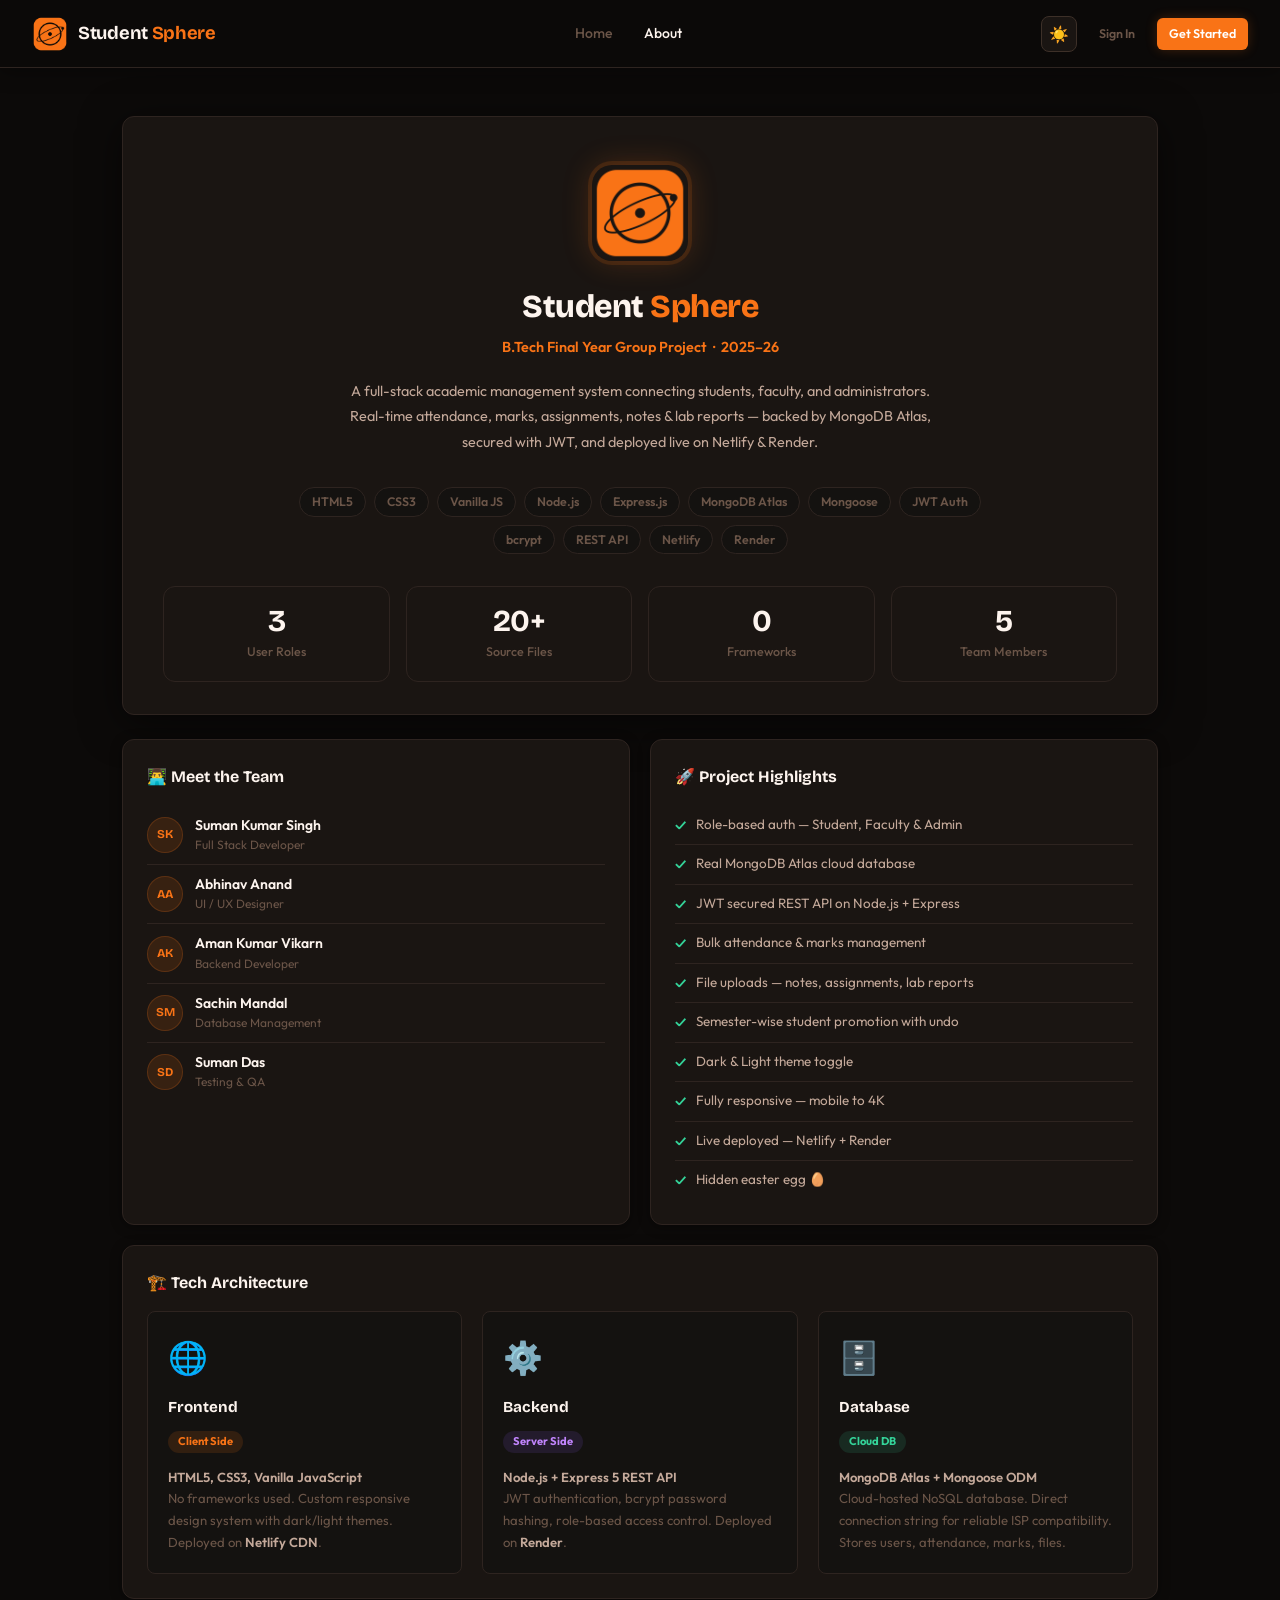
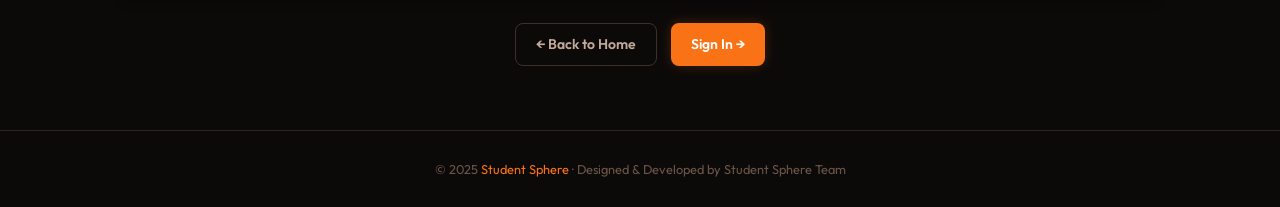
==== about-dev.html @ 7206b4c2 "test: apply claude fixes (ui + navbar + responsiveness) - safe commit before verification" ====
<!DOCTYPE html>
<html lang="en">
<head>
  <meta charset="UTF-8">
  <meta name="viewport" content="width=device-width, initial-scale=1.0">
  <title>About — Student Sphere</title>
  <link rel="icon" type="image/x-icon" href="css/logo.png">
  <link rel="stylesheet" href="css/style.css">
  <!-- All styles now live in css/style.css — no inline <style> block needed -->
</head>
<body>

<nav class="nav">
  <a class="nav-brand" href="index.html">
    <img src="css/logo.png" alt="Student Sphere Logo" class="nav-brand-icon">
    <span class="nav-brand-name">Student <em>Sphere</em></span>
  </a>
  <div class="nav-links">
    <a href="index.html">Home</a>
    <a href="about-dev.html" class="active">About</a>
  </div>
  <div class="nav-right">
    <!-- Theme toggle injected by initHam() -->
    <a href="login.html"    class="btn btn-ghost btn-sm">Sign In</a>
    <a href="register.html" class="btn btn-primary btn-sm">Get Started</a>
  </div>
  <button class="hamburger" id="ham-btn" aria-label="Toggle menu" aria-expanded="false">
    <span></span><span></span><span></span>
  </button>
</nav>

<div class="nav-drawer" id="nav-drawer">
  <a href="index.html">Home</a>
  <a href="login.html">Sign In</a>
  <a href="register.html">Get Started</a>
</div>

<div class="pt-nav">
  <div class="about-wrap">

    <!-- ── HERO CARD ── -->
    <div class="about-hero-card">
      <img src="css/logo.png" alt="Student Sphere Logo" class="about-logo">
      <h1 style="font-family:var(--head);font-size:2rem;font-weight:800;color:var(--white);letter-spacing:-.5px;margin-bottom:.25rem">
        Student <span style="color:var(--accent)">Sphere</span>
      </h1>
      <div class="about-role">B.Tech Final Year Group Project &nbsp;·&nbsp; 2025–26</div>
      <p class="about-desc" style="max-width:600px">
        A full-stack academic management system connecting students, faculty, and administrators.
        Real-time attendance, marks, assignments, notes &amp; lab reports — backed by MongoDB Atlas,
        secured with JWT, and deployed live on Netlify &amp; Render.
      </p>

      <!-- Tech Tags -->
      <div class="tag-cloud" style="max-width:700px;margin:0 auto 1.5rem">
        <span class="tag">HTML5</span>
        <span class="tag">CSS3</span>
        <span class="tag">Vanilla JS</span>
        <span class="tag">Node.js</span>
        <span class="tag">Express.js</span>
        <span class="tag">MongoDB Atlas</span>
        <span class="tag">Mongoose</span>
        <span class="tag">JWT Auth</span>
        <span class="tag">bcrypt</span>
        <span class="tag">REST API</span>
        <span class="tag">Netlify</span>
        <span class="tag">Render</span>
      </div>

      <!-- Stats -->
      <div class="about-stats-row">
        <div class="stat-box" style="text-align:center">
          <div class="stat-val">3</div>
          <div class="stat-lbl">User Roles</div>
        </div>
        <div class="stat-box" style="text-align:center">
          <div class="stat-val">20+</div>
          <div class="stat-lbl">Source Files</div>
        </div>
        <div class="stat-box" style="text-align:center">
          <div class="stat-val">0</div>
          <div class="stat-lbl">Frameworks</div>
        </div>
        <div class="stat-box" style="text-align:center">
          <div class="stat-val">5</div>
          <div class="stat-lbl">Team Members</div>
        </div>
      </div>
    </div>

    <!-- ── TEAM + HIGHLIGHTS ── -->
    <div class="about-grid-2">

      <!-- Team -->
      <div class="about-section-card">
        <h3>👨‍💻 Meet the Team</h3>
        <div class="team-member">
          <div class="team-avatar">SK</div>
          <div>
            <div class="team-name">Suman Kumar Singh</div>
            <div class="team-role">Full Stack Developer</div>
          </div>
        </div>
        <div class="team-member">
          <div class="team-avatar">AA</div>
          <div>
            <div class="team-name">Abhinav Anand</div>
            <div class="team-role">UI / UX Designer</div>
          </div>
        </div>
        <div class="team-member">
          <div class="team-avatar">AK</div>
          <div>
            <div class="team-name">Aman Kumar Vikarn</div>
            <div class="team-role">Backend Developer</div>
          </div>
        </div>
        <div class="team-member">
          <div class="team-avatar">SM</div>
          <div>
            <div class="team-name">Sachin Mandal</div>
            <div class="team-role">Database Management</div>
          </div>
        </div>
        <div class="team-member">
          <div class="team-avatar">SD</div>
          <div>
            <div class="team-name">Suman Das</div>
            <div class="team-role">Testing &amp; QA</div>
          </div>
        </div>
      </div>

      <!-- Highlights -->
      <div class="about-section-card">
        <h3>🚀 Project Highlights</h3>
        <div class="feature-item"><span class="feature-check">✓</span> Role-based auth — Student, Faculty &amp; Admin</div>
        <div class="feature-item"><span class="feature-check">✓</span> Real MongoDB Atlas cloud database</div>
        <div class="feature-item"><span class="feature-check">✓</span> JWT secured REST API on Node.js + Express</div>
        <div class="feature-item"><span class="feature-check">✓</span> Bulk attendance &amp; marks management</div>
        <div class="feature-item"><span class="feature-check">✓</span> File uploads — notes, assignments, lab reports</div>
        <div class="feature-item"><span class="feature-check">✓</span> Semester-wise student promotion with undo</div>
        <div class="feature-item"><span class="feature-check">✓</span> Dark &amp; Light theme toggle</div>
        <div class="feature-item"><span class="feature-check">✓</span> Fully responsive — mobile to 4K</div>
        <div class="feature-item"><span class="feature-check">✓</span> Live deployed — Netlify + Render</div>
        <div class="feature-item"><span class="feature-check">✓</span> Hidden easter egg 🥚</div>
      </div>

    </div>

    <!-- ── TECH ARCHITECTURE ── -->
    <div class="about-section-card" style="margin-bottom:1.25rem">
      <h3>🏗️ Tech Architecture</h3>
      <div class="about-grid-3" style="margin:0">

        <div class="arch-card">
          <span class="arch-icon">🌐</span>
          <div class="arch-title">Frontend</div>
          <span class="arch-badge badge-blue">Client Side</span>
          <div class="arch-desc">
            <strong>HTML5, CSS3, Vanilla JavaScript</strong><br>
            No frameworks used. Custom responsive design system with dark/light themes.
            Deployed on <strong>Netlify CDN</strong>.
          </div>
        </div>

        <div class="arch-card">
          <span class="arch-icon">⚙️</span>
          <div class="arch-title">Backend</div>
          <span class="arch-badge badge-violet">Server Side</span>
          <div class="arch-desc">
            <strong>Node.js + Express 5 REST API</strong><br>
            JWT authentication, bcrypt password hashing, role-based access control.
            Deployed on <strong>Render</strong>.
          </div>
        </div>

        <div class="arch-card">
          <span class="arch-icon">🗄️</span>
          <div class="arch-title">Database</div>
          <span class="arch-badge badge-green">Cloud DB</span>
          <div class="arch-desc">
            <strong>MongoDB Atlas + Mongoose ODM</strong><br>
            Cloud-hosted NoSQL database. Direct connection string for
            reliable ISP compatibility. Stores users, attendance, marks, files.
          </div>
        </div>

      </div>
    </div>

    <!-- ── CTA ── -->
    <div class="about-cta">
      <a href="index.html"  class="btn btn-outline">← Back to Home</a>
      <a href="login.html"  class="btn btn-primary">Sign In →</a>
    </div>

  </div>

  <footer>
    <p>© 2025 <span>Student Sphere</span> · Designed &amp; Developed by Student Sphere Team</p>
  </footer>
</div>

<!-- Easter Egg -->
<div class="egg-overlay" id="egg-overlay">
  <div class="egg-box">
    <img src="css/logo.png" alt="Student Sphere Logo" class="egg-icon">
    <h2>Student <span>Sphere</span></h2>
    <p>Designed &amp; Developed by</p>
    <div class="egg-dev">Suman Kumar Singh</div>
    <button class="btn btn-primary" id="egg-close">Close</button>
  </div>
</div>

<script src="js/utils.js"></script>
<script src="js/auth.js"></script>
<script>
  document.addEventListener('DOMContentLoaded', () => {
    seedAdmin();
    initHam();
    initEasterEgg();
  });
</script>

</body>
</html>
---- css/style.css ----
/* ==============================================
   STUDENT SPHERE — Complete Stylesheet
   Font: Bricolage Grotesque (headings) + Outfit (body)
   Theme: Orange accent · Dark + Light modes
   ============================================== */

@import url('https://fonts.googleapis.com/css2?family=Bricolage+Grotesque:opsz,wght@12..96,400;12..96,500;12..96,600;12..96,700;12..96,800&family=Outfit:wght@300;400;500;600;700&display=swap');

/* ══════════════════════════════════════════════
   DARK THEME (default)  [data-theme="dark"]
══════════════════════════════════════════════ */
:root,
[data-theme="dark"] {
  --bg:        #0c0a09;
  --nav-bg:    rgba(12, 10, 9, 0.93);
  --panel:     #141210;
  --card:      #1a1512;
  --card2:     #201a16;
  --border:    #2e2420;
  --border2:   #3d3028;

  --accent:      #f97316;
  --accent-soft: rgba(249,115,22,0.13);
  --accent-glow: rgba(249,115,22,0.22);
  --accent-2:    #fb923c;

  --violet:    #c084fc;
  --green:     #34d399;
  --green-s:   rgba(52,211,153,0.12);
  --amber:     #fbbf24;
  --amber-s:   rgba(251,191,36,0.12);
  --rose:      #fb7185;
  --rose-s:    rgba(251,113,133,0.12);

  --white:     #fdf4ee;
  --text:      #c4a99a;
  --muted:     #6b5548;

  --shadow:    0 8px 40px rgba(0,0,0,0.55);
  --shadow-sm: 0 2px 12px rgba(0,0,0,0.4);
}

/* ══════════════════════════════════════════════
   LIGHT THEME  [data-theme="light"]
══════════════════════════════════════════════ */
[data-theme="light"] {
  --bg:        #fdf6f0;
  --nav-bg:    rgba(255, 250, 245, 0.93);
  --panel:     #fff5ed;
  --card:      #ffffff;
  --card2:     #fef3e8;
  --border:    #f0d9c8;
  --border2:   #e8c9b0;

  --accent:      #ea6c0a;
  --accent-soft: rgba(234,108,10,0.10);
  --accent-glow: rgba(234,108,10,0.18);
  --accent-2:    #f97316;

  --violet:    #9333ea;
  --green:     #059669;
  --green-s:   rgba(5,150,105,0.10);
  --amber:     #d97706;
  --amber-s:   rgba(217,119,6,0.10);
  --rose:      #e11d48;
  --rose-s:    rgba(225,29,72,0.10);

  --white:     #1a0f08;
  --text:      #4a3728;
  --muted:     #9a7a68;

  --shadow:    0 8px 40px rgba(120,60,20,0.12);
  --shadow-sm: 0 2px 12px rgba(120,60,20,0.08);
}

/* ── Shared constants ── */
:root {
  --r:       12px;
  --r-sm:    8px;
  --r-xs:    6px;
  --t:       all 0.2s ease;
  --head:    'Bricolage Grotesque', sans-serif;
  --body:    'Outfit', sans-serif;
  --sidebar: 240px;
  --nav-h:   68px;
}

/* ── Smooth theme transition ── */
body, .nav, .sidebar, .card, .auth-box, .about-card,
.stat-box, .hcard, .nav-drawer, .form-control,
.item-row, .highlight-box, .profile-banner, .egg-box {
  transition: background 0.3s ease, border-color 0.3s ease, color 0.3s ease;
}

/* ── Reset ── */
*, *::before, *::after { box-sizing: border-box; margin: 0; padding: 0; }
html { scroll-behavior: smooth; }
body {
  font-family: var(--body);
  background: var(--bg);
  color: var(--text);
  font-size: 15px;
  line-height: 1.6;
  min-height: 100vh;
  overflow-x: hidden;
  -webkit-font-smoothing: antialiased;
}
a { text-decoration: none; color: inherit; }
button { font-family: var(--body); cursor: pointer; border: none; background: none; }
input, select, textarea { font-family: var(--body); }
ul { list-style: none; }
img { display: block; max-width: 100%; }
::selection { background: var(--accent-soft); color: var(--white); }
::-webkit-scrollbar { width: 4px; }
::-webkit-scrollbar-track { background: var(--bg); }
::-webkit-scrollbar-thumb { background: var(--border2); border-radius: 2px; }

/* ── Helpers ── */
.container { max-width: 1180px; margin: 0 auto; padding: 0 2rem; }
.pt-nav { padding-top: var(--nav-h); }

/* ════════════════════════════════════════════════
   NAVBAR
════════════════════════════════════════════════ */
.nav {
  position: fixed;
  top: 0; left: 0; right: 0;
  z-index: 1000;
  height: var(--nav-h);
  background: var(--nav-bg);
  backdrop-filter: blur(18px);
  border-bottom: 1px solid var(--border);
  box-shadow: 0 2px 20px rgba(0,0,0,0.4);
  display: flex;
  align-items: center;
  padding: 0 2rem;
  gap: 2rem;
}

.nav-brand {
  display: flex;
  align-items: center;
  gap: 10px;
  text-decoration: none;
  flex-shrink: 0;
  cursor: pointer;
  user-select: none;
}
.nav-brand-icon {
  width: 36px;
  height: 36px;
  border-radius: 10px;
  object-fit: contain;
  flex-shrink: 0;
  display: block;
}
.nav-brand-name {
  font-family: var(--head);
  font-size: 1.15rem;
  font-weight: 700;
  color: var(--white);
  letter-spacing: -0.3px;
}
.nav-brand-name em { font-style: normal; color: var(--accent); }

.nav-links {
  display: flex;
  align-items: center;
  gap: 4px;
  flex: 1;
  justify-content: center;
}
.nav-links a {
  padding: 6px 14px;
  border-radius: var(--r-xs);
  font-size: 0.875rem;
  font-weight: 500;
  color: var(--muted);
  transition: var(--t);
  white-space: nowrap;
}
.nav-links a:hover { color: var(--white); background: var(--card); }
.nav-links a.active { color: var(--white); }

.nav-right {
  display: flex;
  align-items: center;
  gap: 10px;
  flex-shrink: 0;
  margin-left: auto;
}
.nav-user-info {
  display: flex;
  align-items: center;
  gap: 8px;
}
.nav-avatar {
  width: 34px;
  height: 34px;
  border-radius: 50%;
  background: var(--accent);
  display: grid;
  place-items: center;
  font-family: var(--head);
  font-weight: 700;
  font-size: 0.8rem;
  color: #fff;
  flex-shrink: 0;
}
.nav-username {
  font-size: 0.875rem;
  font-weight: 600;
  color: var(--white);
  white-space: nowrap;
}
.role-tag {
  font-size: 0.68rem;
  font-weight: 700;
  text-transform: uppercase;
  letter-spacing: 0.5px;
  padding: 2px 8px;
  border-radius: 20px;
}
.role-student { background: rgba(59,130,246,.12); color: #60a5fa; }
.role-faculty  { background: rgba(139,92,246,.12); color: var(--violet); }
.role-admin    { background: var(--rose-s); color: var(--rose); }

/* Hamburger */
.hamburger {
  display: none;
  flex-direction: column;
  gap: 5px;
  cursor: pointer;
  padding: 6px;
  flex-shrink: 0;
  border-radius: var(--r-xs);
  transition: background .15s;
}
.hamburger:hover { background: var(--card); }
.hamburger span {
  display: block;
  width: 22px;
  height: 2px;
  background: var(--text);
  border-radius: 2px;
  transition: transform .25s ease, opacity .2s ease;
}
.hamburger.active span:nth-child(1) { transform: translateY(7px) rotate(45deg); }
.hamburger.active span:nth-child(2) { opacity: 0; transform: scaleX(0); }
.hamburger.active span:nth-child(3) { transform: translateY(-7px) rotate(-45deg); }

/* Mobile drawer */
.nav-drawer {
  display: none;
  position: fixed;
  top: var(--nav-h);
  left: 0; right: 0;
  background: var(--panel);
  border-bottom: 1px solid var(--border);
  padding: 1rem 1.5rem;
  flex-direction: column;
  gap: 4px;
  z-index: 999;
  box-shadow: var(--shadow);
}
.nav-drawer.open { display: flex; }
.nav-drawer a, .nav-drawer button {
  padding: 10px 12px;
  border-radius: var(--r-sm);
  font-size: 0.9rem;
  font-weight: 500;
  color: var(--text);
  transition: var(--t);
  text-align: left;
  width: 100%;
}
.nav-drawer a:hover, .nav-drawer button:hover { background: var(--card); color: var(--white); }

/* ════════════════════════════════════════════════
   BUTTONS
════════════════════════════════════════════════ */
.btn {
  display: inline-flex;
  align-items: center;
  justify-content: center;
  gap: 6px;
  font-family: var(--body);
  font-weight: 600;
  font-size: 0.875rem;
  padding: 9px 20px;
  min-height: 40px;
  border-radius: var(--r-sm);
  border: none;
  cursor: pointer;
  transition: var(--t);
  white-space: nowrap;
  text-decoration: none;
}
.btn:active { transform: scale(0.98); }

.btn-primary {
  background: var(--accent);
  color: #fff;
  box-shadow: 0 0 12px var(--accent-glow);
}
.btn-primary:hover {
  background: var(--accent-2);
  box-shadow: 0 0 25px var(--accent-glow);
  transform: translateY(-1px);
}

.btn-outline {
  background: transparent;
  color: var(--text);
  border: 1px solid var(--border2);
}
.btn-outline:hover { background: var(--card); color: var(--white); border-color: var(--border2); }

.btn-ghost { background: transparent; color: var(--muted); }
.btn-ghost:hover { background: var(--card); color: var(--text); }

.btn-danger { background: var(--rose-s); color: var(--rose); border: 1px solid rgba(244,63,94,.2); }
.btn-danger:hover { background: var(--rose); color: #fff; }

.btn-success { background: var(--green-s); color: var(--green); border: 1px solid rgba(16,185,129,.2); }
.btn-success:hover { background: var(--green); color: #fff; }

.btn-sm { padding: 5px 12px; font-size: 0.78rem; border-radius: var(--r-xs); min-height: 32px; }
.btn-lg { padding: 12px 28px; font-size: 1rem; }
.btn-block { width: 100%; }

/* ════════════════════════════════════════════════
   FORM ELEMENTS
════════════════════════════════════════════════ */
.form-group { margin-bottom: 1.1rem; }
.form-group label {
  display: block;
  font-size: 0.8rem;
  font-weight: 600;
  color: var(--text);
  margin-bottom: 0.4rem;
  letter-spacing: 0.01em;
}
.form-control {
  width: 100%;
  padding: 10px 14px;
  min-height: 42px;
  background: var(--panel);
  border: 1px solid var(--border);
  border-radius: var(--r-sm);
  color: var(--white);
  font-family: var(--body);
  font-size: 0.9rem;
  transition: border-color 0.15s, box-shadow 0.15s;
  outline: none;
}
.form-control:focus {
  border-color: var(--accent);
  box-shadow: 0 0 0 3px var(--accent-soft), 0 0 10px var(--accent-glow);
}
.form-control::placeholder { color: var(--muted); }
.form-control option { background: var(--panel); }
select.form-control { cursor: pointer; }

/* ════════════════════════════════════════════════
   AUTH PAGES
════════════════════════════════════════════════ */
.auth-page {
  min-height: calc(100vh - var(--nav-h));
  display: grid;
  place-items: center;
  padding: 1.5rem 1rem;
}
.auth-box {
  width: 100%;
  max-width: 480px;
  background: var(--card);
  border: 1px solid var(--border);
  border-radius: var(--r);
  padding: 2.5rem;
  box-shadow: var(--shadow);
}
.auth-logo {
  display: flex;
  align-items: center;
  justify-content: center;
  gap: 10px;
  margin-bottom: 2rem;
}
.auth-logo-icon {
  width: 40px;
  height: 40px;
  border-radius: 12px;
  object-fit: contain;
  flex-shrink: 0;
  display: block;
}
.auth-logo-name { font-family: var(--head); font-size: 1.3rem; font-weight: 700; color: var(--white); }
.auth-logo-name em { font-style: normal; color: var(--accent); }
.auth-box h2 {
  font-family: var(--head);
  font-size: 1.5rem;
  font-weight: 700;
  color: var(--white);
  margin-bottom: 0.25rem;
}
.auth-box p.sub { color: var(--muted); font-size: 0.875rem; margin-bottom: 1.75rem; }
.auth-switch { text-align: center; font-size: 0.875rem; color: var(--muted); margin-top: 1.25rem; }
.auth-switch a { color: var(--accent); font-weight: 600; }
.auth-switch a:hover { text-decoration: underline; }

/* ════════════════════════════════════════════════
   ALERTS / TOASTS
════════════════════════════════════════════════ */
.alert {
  padding: 10px 14px;
  border-radius: var(--r-xs);
  font-size: 0.855rem;
  font-weight: 500;
  margin-bottom: 1rem;
}
.alert-error   { background: var(--rose-s); border: 1px solid rgba(244,63,94,.25); color: #fda4af; }
.alert-success { background: var(--green-s); border: 1px solid rgba(16,185,129,.25); color: #6ee7b7; }
.alert-info    { background: var(--accent-soft); border: 1px solid rgba(249,115,22,.25); color: var(--accent-2); }
.alert-warning { background: var(--amber-s); border: 1px solid rgba(245,158,11,.3); color: #fcd34d; }

.toast-wrap {
  position: fixed;
  bottom: 1.5rem;
  right: 1.5rem;
  z-index: 9999;
  display: flex;
  flex-direction: column;
  gap: 0.5rem;
  pointer-events: none;
}
.toast {
  display: flex;
  align-items: center;
  gap: 10px;
  padding: 11px 16px;
  background: var(--card2);
  border: 1px solid var(--border2);
  border-radius: var(--r-sm);
  font-size: 0.855rem;
  font-weight: 500;
  box-shadow: var(--shadow);
  max-width: 300px;
  animation: toastSlide .25s ease;
  pointer-events: all;
}
@keyframes toastSlide { from { opacity:0; transform:translateX(14px); } to { opacity:1; transform:none; } }
.toast-success { border-left: 3px solid var(--green); }
.toast-error   { border-left: 3px solid var(--rose); }
.toast-info    { border-left: 3px solid var(--accent); }

/* ════════════════════════════════════════════════
   LANDING PAGE — HERO
════════════════════════════════════════════════ */
.hero {
  min-height: calc(100vh - var(--nav-h));
  display: flex;
  align-items: center;
  position: relative;
  overflow: hidden;
  padding: 3rem 0 4rem;
}
.hero-glow {
  position: absolute;
  top: -20%;
  left: 50%;
  transform: translateX(-50%);
  width: 800px;
  height: 500px;
  background: rgba(249,115,22,.04);
  pointer-events: none;
}
.hero-dots {
  position: absolute;
  inset: 0;
  background-image: radial-gradient(circle, rgba(255,255,255,.035) 1px, transparent 1px);
  background-size: 30px 30px;
  pointer-events: none;
  mask-image: radial-gradient(ellipse 80% 70% at 50% 20%, black 20%, transparent 100%);
}
.hero-inner {
  position: relative;
  z-index: 1;
  display: grid;
  grid-template-columns: 1fr 1fr;
  gap: 4rem;
  align-items: center;
  width: 100%;
}

.hero-chip {
  display: inline-flex;
  align-items: center;
  gap: 8px;
  padding: 5px 14px;
  border-radius: 100px;
  background: var(--accent-soft);
  border: 1px solid rgba(249,115,22,.2);
  font-size: 0.75rem;
  font-weight: 600;
  color: var(--accent);
  letter-spacing: 0.5px;
  text-transform: uppercase;
  margin-bottom: 1.5rem;
}
.chip-dot {
  width: 6px;
  height: 6px;
  border-radius: 50%;
  background: var(--accent);
  animation: blink 2s ease infinite;
}
@keyframes blink { 0%,100%{opacity:1} 50%{opacity:.3} }

.hero-title {
  font-family: var(--head);
  font-size: clamp(2.4rem, 4vw, 3.6rem);
  font-weight: 800;
  line-height: 1.1;
  color: var(--white);
  letter-spacing: -1px;
  margin-bottom: 1.25rem;
}
.hero-title .hl {
  display: block;
  color: var(--accent);
  text-shadow: 0 0 12px var(--accent-glow);
}
.hero-desc {
  font-size: 1rem;
  color: var(--text);
  line-height: 1.75;
  margin-bottom: 2rem;
  max-width: 440px;
}
.hero-btns {
  display: flex;
  gap: 0.75rem;
  flex-wrap: wrap;
  margin-bottom: 2.5rem;
}
.hero-stats {
  display: flex;
  gap: 2rem;
  padding-top: 2rem;
  border-top: 1px solid var(--border);
  flex-wrap: wrap;
}
.hstat-val {
  font-family: var(--head);
  font-size: 1.6rem;
  font-weight: 700;
  color: var(--white);
  line-height: 1;
}
.hstat-lbl { font-size: 0.78rem; color: var(--muted); margin-top: 3px; }

/* Hero Right — feature cards */
.hero-right {
  display: flex;
  flex-direction: column;
  gap: 1rem;
}
.hcard {
  background: var(--card);
  border: 1px solid var(--border);
  border-radius: var(--r);
  padding: 1.25rem 1.5rem;
  transition: var(--t);
  cursor: default;
}
.hcard:hover {
  border-color: var(--border2);
  transform: translateY(-2px);
  box-shadow: 0 8px 30px rgba(0,0,0,.3);
}
.hcard-head { display: flex; align-items: center; gap: 10px; margin-bottom: 0.6rem; }
.hcard-icon {
  width: 36px;
  height: 36px;
  border-radius: 9px;
  display: grid;
  place-items: center;
  font-size: 17px;
  flex-shrink: 0;
}
.ic-blue   { background: var(--accent-soft); }
.ic-violet { background: rgba(139,92,246,.12); }
.ic-green  { background: var(--green-s); }
.hcard-title { font-family: var(--head); font-weight: 700; font-size: 0.95rem; color: var(--white); }
.hcard-desc  { font-size: 0.83rem; color: var(--muted); line-height: 1.5; }
.hcard-tags  { display: flex; gap: 0.4rem; flex-wrap: wrap; margin-top: 0.75rem; }
.htag {
  font-size: 0.72rem;
  font-weight: 600;
  padding: 2px 9px;
  border-radius: 100px;
  background: var(--panel);
  border: 1px solid var(--border);
  color: var(--muted);
}

/* ════════════════════════════════════════════════
   DASHBOARD
════════════════════════════════════════════════ */
.dash-layout {
  display: flex;
  min-height: calc(100vh - var(--nav-h));
}

/* Sidebar */
.sidebar {
  width: var(--sidebar);
  flex-shrink: 0;
  background: var(--panel);
  border-right: 1px solid var(--border);
  display: flex;
  flex-direction: column;
  position: sticky;
  top: var(--nav-h);
  height: calc(100vh - var(--nav-h));
  overflow-y: auto;
  padding: 1.25rem 0.875rem;
}
.sb-user {
  text-align: center;
  padding-bottom: 1.25rem;
  margin-bottom: 0.75rem;
  border-bottom: 1px solid var(--border);
}
.sb-avatar {
  width: 52px;
  height: 52px;
  border-radius: 50%;
  background: var(--accent);
  display: grid;
  place-items: center;
  font-family: var(--head);
  font-size: 1.1rem;
  font-weight: 700;
  color: #fff;
  margin: 0 auto 0.65rem;
}
.sb-name  { font-family: var(--head); font-weight: 700; font-size: 0.9rem; color: var(--white); margin-bottom: 2px; }
.sb-email { font-size: 0.72rem; color: var(--muted); word-break: break-all; }
.sb-section-label {
  font-size: 0.67rem;
  font-weight: 700;
  text-transform: uppercase;
  letter-spacing: 1px;
  color: var(--muted);
  padding: 0.85rem 10px 0.3rem;
}
.sb-nav { display: flex; flex-direction: column; gap: 2px; flex: 1; }
.sb-item {
  display: flex;
  align-items: center;
  gap: 9px;
  padding: 8px 10px;
  border-radius: var(--r-xs);
  font-size: 0.85rem;
  font-weight: 500;
  color: var(--text);
  transition: var(--t);
  cursor: pointer;
  text-align: left;
  width: 100%;
}
.sb-item .sb-ico { font-size: 15px; flex-shrink: 0; }
.sb-item:hover  { background: var(--card); color: var(--white); }
.sb-item.active { background: var(--accent-soft); color: var(--accent); font-weight: 600; }
.sb-bottom { margin-top: auto; padding-top: 0.75rem; border-top: 1px solid var(--border); }

/* Sidebar badge (pending approvals) */
.sb-badge {
  margin-left: auto;
  background: var(--amber);
  color: #000;
  font-size: .62rem;
  font-weight: 800;
  padding: 2px 7px;
  border-radius: 99px;
  line-height: 1.5;
  min-width: 20px;
  text-align: center;
  flex-shrink: 0;
  display: inline-block;
}

/* Main area */
.dash-main { flex: 1; min-width: 0; padding: 2rem 2rem 3rem; overflow-x: hidden; }
.section { display: none; }
.section.active { display: block; animation: fadeUp 0.2s ease; }
@keyframes fadeUp { from{opacity:0;transform:translateY(6px)} to{opacity:1;transform:none} }

.page-head { margin-bottom: 1.75rem; }
.page-title {
  font-family: var(--head);
  font-size: 1.6rem;
  font-weight: 700;
  color: var(--white);
  letter-spacing: -0.4px;
  line-height: 1.2;
}
.page-sub { font-size: 0.875rem; color: var(--muted); margin-top: 3px; }

/* ════════════════════════════════════════════════
   CARDS / STATS
════════════════════════════════════════════════ */
.card {
  background: var(--card);
  border: 1px solid var(--border);
  border-radius: var(--r);
  padding: 1.5rem;
  transition: transform 0.2s ease, box-shadow 0.2s ease;
}
.card + .card { margin-top: 1.25rem; }
.card-title {
  font-family: var(--head);
  font-size: 0.95rem;
  font-weight: 700;
  color: var(--white);
  margin-bottom: 1rem;
  display: flex;
  align-items: center;
  gap: 7px;
}
.card:hover {
  box-shadow: 0 0 30px rgba(249,115,22,0.15), var(--shadow);
}

.stat-row { display: grid; grid-template-columns: repeat(4, 1fr); gap: 1rem; margin-bottom: 1.5rem; }
.stat-box {
  background: var(--card);
  border: 1px solid var(--border);
  border-radius: var(--r);
  padding: 1.2rem 1.25rem;
  position: relative;
  overflow: hidden;
  transition: var(--t);
}
.stat-box:hover { border-color: var(--border2); transform: translateY(-1px); }
.stat-box::before {
  content: '';
  position: absolute;
  top: 0; left: 0; right: 0;
  height: 2px;
  background: var(--accent);
  opacity: 0;
  transition: opacity .2s;
}
.stat-box:hover::before { opacity: 1; }
.stat-val {
  font-family: var(--head);
  font-size: 1.9rem;
  font-weight: 700;
  color: var(--white);
  line-height: 1;
  letter-spacing: -0.5px;
}
.stat-lbl { font-size: 0.78rem; font-weight: 500; color: var(--muted); margin-top: 5px; }
.stat-bg-icon {
  position: absolute;
  right: 1rem;
  top: 50%;
  transform: translateY(-50%);
  font-size: 2.2rem;
  opacity: 0.06;
}

.grid-2 { display: grid; grid-template-columns: 1fr 1fr; gap: 1.25rem; }
.grid-3 { display: grid; grid-template-columns: repeat(3, 1fr); gap: 1.25rem; }

/* ════════════════════════════════════════════════
   BADGES
════════════════════════════════════════════════ */
.badge {
  display: inline-flex;
  align-items: center;
  padding: 2px 9px;
  border-radius: 100px;
  font-size: 0.72rem;
  font-weight: 700;
  white-space: nowrap;
}
.badge-blue   { background: var(--accent-soft); color: var(--accent); }
.badge-violet { background: rgba(139,92,246,.12); color: var(--violet); }
.badge-green  { background: var(--green-s); color: var(--green); }
.badge-amber  { background: var(--amber-s); color: var(--amber); }
.badge-rose   { background: var(--rose-s); color: var(--rose); }
.badge-gray   { background: var(--panel); color: var(--muted); border: 1px solid var(--border); }

/* ════════════════════════════════════════════════
   PROGRESS BARS
════════════════════════════════════════════════ */
.prog-track { background: var(--panel); border-radius: 4px; height: 7px; overflow: hidden; margin-top: 6px; }
.prog-bar { height: 100%; border-radius: 4px; transition: width 1s cubic-bezier(.4,0,.2,1); }
.prog-green { background: var(--green); }
.prog-amber { background: var(--amber); }
.prog-rose  { background: var(--rose); }
.prog-blue  { background: var(--accent); }

/* ════════════════════════════════════════════════
   TABLES
════════════════════════════════════════════════ */
.table-wrap { overflow-x: auto; border: 1px solid var(--border); border-radius: var(--r); }
table { width: 100%; border-collapse: collapse; font-size: 0.86rem; }
thead tr { background: var(--panel); }
th {
  padding: 11px 16px;
  text-align: left;
  font-size: 0.71rem;
  font-weight: 700;
  text-transform: uppercase;
  letter-spacing: 0.5px;
  color: var(--muted);
  border-bottom: 1px solid var(--border);
  white-space: nowrap;
}
td { padding: 11px 16px; border-bottom: 1px solid var(--border); color: var(--text); vertical-align: middle; }
tbody tr:last-child td { border-bottom: none; }
tbody tr { background: var(--card); transition: background .15s; }
tbody tr:hover { background: var(--card2); }

/* Table action buttons */
.tbl-actions { display: flex; gap: 6px; align-items: center; white-space: nowrap; }

/* ════════════════════════════════════════════════
   LIST ITEMS
════════════════════════════════════════════════ */
.item-list { display: flex; flex-direction: column; gap: 0.5rem; }
.item-row {
  display: flex;
  align-items: flex-start;
  justify-content: space-between;
  gap: 0.75rem;
  padding: 10px 14px;
  background: var(--panel);
  border: 1px solid var(--border);
  border-radius: var(--r-xs);
  font-size: 0.86rem;
  transition: border-color .15s;
}
.item-row:hover { border-color: var(--border2); }
.item-row-left  { display: flex; align-items: center; gap: 10px; flex: 1; min-width: 0; }
.item-row-right { flex-shrink: 0; display: flex; align-items: center; }
.item-row-icon  { font-size: 14px; flex-shrink: 0; }
.item-row-text  { color: var(--text); white-space: normal; word-break: break-word; }
.item-row-date  { font-size: 0.72rem; color: var(--muted); flex-shrink: 0; }

.empty { text-align: center; padding: 2.5rem 1rem; color: var(--muted); font-size: 0.875rem; }
.empty-ico { font-size: 2.2rem; display: block; margin-bottom: 0.6rem; opacity: 0.5; }

/* ════════════════════════════════════════════════
   PROFILE / DETAIL ROWS
════════════════════════════════════════════════ */
.profile-banner {
  display: flex;
  align-items: center;
  gap: 1.5rem;
  padding: 1.5rem;
  background: var(--card);
  border: 1px solid var(--border);
  border-radius: var(--r);
  margin-bottom: 1.25rem;
}
.profile-av {
  width: 64px; height: 64px;
  border-radius: 50%;
  background: var(--accent);
  display: grid; place-items: center;
  font-family: var(--head); font-size: 1.4rem; font-weight: 700; color: #fff;
  flex-shrink: 0;
}
.profile-name  { font-family: var(--head); font-size: 1.3rem; font-weight: 700; color: var(--white); }
.profile-email { font-size: 0.84rem; color: var(--muted); margin: 2px 0 8px; }

.detail-grid { display: grid; grid-template-columns: repeat(auto-fill, minmax(170px,1fr)); gap: 1rem; }
.detail-label { font-size: 0.72rem; font-weight: 700; text-transform: uppercase; letter-spacing: 0.5px; color: var(--muted); margin-bottom: 3px; }
.detail-val   { font-size: 0.9rem; font-weight: 500; color: var(--text); }

.info-list { display: flex; flex-direction: column; }
.info-row {
  display: flex; justify-content: space-between; align-items: center;
  padding: 10px 0; border-bottom: 1px solid var(--border); font-size: 0.875rem;
}
.info-row:last-child { border-bottom: none; }
.info-key { color: var(--muted); }
.info-val { font-weight: 600; color: var(--text); }

.score-big { text-align: center; padding: 1.5rem 0 1.25rem; }
.score-num {
  font-family: var(--head); font-size: 3.5rem; font-weight: 700;
  color: var(--white); line-height: 1; letter-spacing: -2px;
}
.score-label { font-size: 0.84rem; color: var(--muted); margin: 4px 0 1rem; }

/* ════════════════════════════════════════════════
   EASTER EGG
════════════════════════════════════════════════ */
.egg-overlay {
  position: fixed; inset: 0; z-index: 9999;
  background: rgba(0,0,0,.85); backdrop-filter: blur(10px);
  display: none; place-items: center;
}
.egg-overlay.show { display: grid; }
.egg-box {
  background: var(--card); border: 1px solid var(--border2);
  border-radius: 20px; padding: 3rem 2.5rem; text-align: center;
  max-width: 360px; width: 90%;
  box-shadow: 0 0 60px var(--accent-soft), var(--shadow);
  animation: eggPop .35s cubic-bezier(.34,1.56,.64,1);
}
@keyframes eggPop { from{opacity:0;transform:scale(.85)} to{opacity:1;transform:scale(1)} }
img.egg-icon {
  width: 80px; height: 80px; display: block; margin: 0 auto 1.5rem;
  border-radius: 18px; object-fit: contain;
  box-shadow: 0 0 0 3px var(--accent-soft), 0 4px 20px var(--accent-glow);
}
span.egg-icon { font-size: 3.5rem; display: block; margin-bottom: 1rem; }
.egg-box h2 { font-family: var(--head); font-size: 1.7rem; font-weight: 700; color: var(--white); margin-bottom: 0.4rem; }
.egg-box h2 span { color: var(--accent); }
.egg-box p { color: var(--muted); font-size: 0.875rem; margin-bottom: 0.4rem; }
.egg-dev { font-family: var(--head); font-size: 1.1rem; font-weight: 600; color: var(--violet); margin-top: 0.4rem; margin-bottom: 1.5rem; }

/* ════════════════════════════════════════════════
   ABOUT PAGE  (moved from about-dev.html <style>)
════════════════════════════════════════════════ */
.about-wrap {
  max-width: 1100px;
  margin: 0 auto;
  padding: 3rem 2rem 4rem;
}
.about-hero-card {
  background: var(--card);
  border: 1px solid var(--border);
  border-radius: var(--r);
  padding: 3rem 2.5rem 2rem;
  text-align: center;
  box-shadow: var(--shadow);
  margin-bottom: 1.5rem;
}
.about-stats-row {
  display: grid;
  grid-template-columns: repeat(4, 1fr);
  gap: 1rem;
  margin: 2rem 0 0;
}
.about-grid-2 {
  display: grid;
  grid-template-columns: 1fr 1fr;
  gap: 1.25rem;
  margin-bottom: 1.25rem;
}
.about-grid-3 {
  display: grid;
  grid-template-columns: repeat(3, 1fr);
  gap: 1.25rem;
  margin-bottom: 1.25rem;
}
.about-section-card {
  background: var(--card);
  border: 1px solid var(--border);
  border-radius: var(--r);
  padding: 1.5rem;
  box-shadow: var(--shadow-sm);
}
.about-section-card h3 {
  font-family: var(--head);
  font-size: 1rem;
  font-weight: 700;
  color: var(--white);
  margin-bottom: 1rem;
  display: flex;
  align-items: center;
  gap: 8px;
}
.team-member {
  display: flex;
  align-items: center;
  gap: 12px;
  padding: 10px 0;
  border-bottom: 1px solid var(--border);
}
.team-member:last-child { border-bottom: none; }
.team-avatar {
  width: 36px; height: 36px;
  border-radius: 50%;
  background: var(--accent-soft);
  border: 1px solid rgba(249,115,22,.2);
  display: grid; place-items: center;
  font-size: 0.75rem; font-weight: 700;
  color: var(--accent);
  flex-shrink: 0;
  font-family: var(--head);
}
.team-name { font-weight: 600; font-size: 0.875rem; color: var(--white); line-height: 1.3; }
.team-role { font-size: 0.75rem; color: var(--muted); margin-top: 1px; }

.feature-item {
  display: flex;
  align-items: flex-start;
  gap: 10px;
  padding: 8px 0;
  border-bottom: 1px solid var(--border);
  font-size: 0.84rem;
  color: var(--text);
}
.feature-item:last-child { border-bottom: none; }
.feature-check { color: var(--green); font-weight: 700; flex-shrink: 0; margin-top: 1px; }

.arch-card {
  background: var(--panel);
  border: 1px solid var(--border);
  border-radius: var(--r-sm);
  padding: 1.25rem;
  height: 100%;
}
.arch-icon  { font-size: 2rem; margin-bottom: .75rem; display: block; }
.arch-title { font-family: var(--head); font-weight: 700; font-size: .95rem; color: var(--white); margin-bottom: .5rem; }
.arch-badge { display: inline-flex; padding: 2px 10px; border-radius: 100px; font-size: .7rem; font-weight: 700; margin-bottom: .875rem; }
.arch-desc  { font-size: .82rem; color: var(--muted); line-height: 1.65; }
.arch-desc strong { color: var(--text); font-weight: 600; }

.about-cta { display: flex; gap: .875rem; justify-content: center; flex-wrap: wrap; margin-top: 1.5rem; }

/* Legacy about-card (kept for backward compat) */
.about-card {
  background: var(--card); border: 1px solid var(--border);
  border-radius: var(--r); padding: 3rem 2.5rem; text-align: center; box-shadow: var(--shadow);
}
.about-logo {
  width: 96px; height: 96px; border-radius: 20px; object-fit: contain;
  display: block; margin: 0 auto 1.25rem;
  box-shadow: 0 0 0 4px var(--accent-soft), 0 0 30px var(--accent-glow);
}
.about-role { font-size: 0.9rem; color: var(--accent); font-weight: 600; margin-bottom: 1.25rem; }
.about-desc { font-size: 0.9rem; color: var(--text); line-height: 1.75; max-width: 460px; margin: 0 auto 2rem; }

.tag-cloud { display: flex; flex-wrap: wrap; gap: 0.5rem; justify-content: center; margin-bottom: 2rem; }
.tag {
  padding: 4px 12px; border-radius: 100px; font-size: 0.77rem; font-weight: 600;
  background: var(--panel); border: 1px solid var(--border); color: var(--muted);
  transition: var(--t);
}
.tag:hover { border-color: var(--accent); color: var(--accent); }

/* ════════════════════════════════════════════════
   FOOTER
════════════════════════════════════════════════ */
footer { border-top: 1px solid var(--border); padding: 1.75rem 2rem; text-align: center; font-size: 0.8rem; color: var(--muted); }
footer span { color: var(--accent); }

/* ════════════════════════════════════════════════
   THEME TOGGLE BUTTON
════════════════════════════════════════════════ */
.theme-toggle {
  display: flex;
  align-items: center;
  justify-content: center;
  width: 36px;
  height: 36px;
  border-radius: var(--r-sm);
  background: var(--card);
  border: 1px solid var(--border2);
  cursor: pointer;
  font-size: 16px;
  transition: var(--t);
  flex-shrink: 0;
  position: relative;
  overflow: hidden;
}
.theme-toggle:hover {
  background: var(--accent-soft);
  border-color: var(--accent);
  transform: rotate(15deg) scale(1.05);
}
.theme-toggle:active { transform: scale(0.93); }
.theme-toggle .t-icon { display: block; line-height: 1; transition: transform 0.35s cubic-bezier(.34,1.56,.64,1), opacity 0.25s; }
.theme-toggle.spinning .t-icon { transform: rotate(360deg) scale(0.6); opacity: 0; }

/* ════════════════════════════════════════════════
   LIGHT MODE OVERRIDES
════════════════════════════════════════════════ */
[data-theme="light"] body { color: var(--text); }
[data-theme="light"] .nav-links a:hover  { background: #fce7d6; color: var(--white); }
[data-theme="light"] .nav-links a.active { color: var(--accent); font-weight: 600; }
[data-theme="light"] .nav-drawer a:hover,
[data-theme="light"] .nav-drawer button:hover { background: #fce7d6; color: var(--white); }
[data-theme="light"] .btn-outline { color: var(--text); border-color: var(--border2); }
[data-theme="light"] .btn-outline:hover { background: #fce7d6; color: var(--accent); border-color: var(--accent); }
[data-theme="light"] .btn-ghost { color: var(--muted); }
[data-theme="light"] .btn-ghost:hover { background: #fce7d6; color: var(--text); }
[data-theme="light"] .form-control { background: #fff8f3; border-color: var(--border); color: var(--white); }
[data-theme="light"] .form-control:focus { border-color: var(--accent); box-shadow: 0 0 0 3px var(--accent-soft); }
[data-theme="light"] .form-control::placeholder { color: var(--muted); }
[data-theme="light"] .hcard:hover { box-shadow: 0 8px 30px rgba(180,80,20,.1); }
[data-theme="light"] ::-webkit-scrollbar-track { background: #fdf6f0; }
[data-theme="light"] ::-webkit-scrollbar-thumb { background: var(--border2); }
[data-theme="light"] .stat-box::before { background: var(--accent); }
[data-theme="light"] tbody tr { background: var(--card); }
[data-theme="light"] tbody tr:hover { background: #fff5ed; }
[data-theme="light"] .sb-item:hover { background: #fce7d6; color: var(--accent); }
[data-theme="light"] .tag { background: #fff5ed; border-color: var(--border2); color: var(--muted); }
[data-theme="light"] .tag:hover { border-color: var(--accent); color: var(--accent); }
[data-theme="light"] .item-row:hover { border-color: var(--accent); }
[data-theme="light"] footer { background: #fff5ed; }

/* ════════════════════════════════════════════════
   DASHBOARD-SPECIFIC: FORM GRIDS & UPLOAD
════════════════════════════════════════════════ */
.add-user-form { max-width: 720px; width: 100%; }
.form-row-2 { display: grid; grid-template-columns: 1fr 1fr; gap: 1rem; }
.bulk-grid { display: grid; grid-template-columns: 1fr 1fr; gap: 1.25rem; }
.upload-row-2 { display: grid; grid-template-columns: 1fr 1fr; gap: 1rem; margin-bottom: 1rem; }

.sem-selector-wrap { display: flex; align-items: center; gap: .75rem; background: var(--card); border: 1px solid var(--border); border-radius: var(--r-sm); padding: .6rem 1rem; margin-bottom: .25rem; flex-wrap: wrap; }
.sem-label { font-size: .8rem; font-weight: 700; color: var(--muted); text-transform: uppercase; letter-spacing: .5px; white-space: nowrap; }
.sem-select { width: auto !important; min-width: 180px; padding: 6px 12px; font-size: .875rem; }

.file-upload-area {
  border: 2px dashed var(--border2);
  border-radius: var(--r-sm);
  padding: 1.25rem 1.5rem;
  text-align: center; cursor: pointer;
  transition: var(--t); color: var(--muted); font-size: .875rem;
  display: flex; align-items: center; justify-content: center; gap: .75rem;
}
.file-upload-area:hover,
.file-upload-area.dragover { border-color: var(--accent); background: var(--accent-soft); color: var(--accent); }
.file-upload-icon { font-size: 1.4rem; flex-shrink: 0; }

/* Pending section accent */
#sec-pending .card { border-color: rgba(245,158,11,.18); }
.pending-row-exit { animation: rowFade .35s ease forwards; }
@keyframes rowFade { to { opacity: 0; transform: translateX(16px); } }

/* Sidebar toggle — dashboard pages */
#sb-toggle { display: none; margin-left: auto; }

/* Sidebar backdrop */
.sidebar-backdrop { display: none; position: fixed; inset: 0; z-index: 899; background: rgba(0,0,0,.45); }
.sidebar-backdrop.show { display: block; }

/* Glow accent utility */
.glow { box-shadow: 0 0 20px var(--accent-glow); }

/* ════════════════════════════════════════════════
   RESPONSIVE — TABLET LANDSCAPE (≤1024px)
════════════════════════════════════════════════ */
@media (max-width: 1024px) {
  .stat-row { grid-template-columns: repeat(2, 1fr); }
  .dash-main { padding: 1.75rem 1.5rem 3rem; }
}

/* ════════════════════════════════════════════════
   RESPONSIVE — SIDEBAR OVERLAY (≤900px)
════════════════════════════════════════════════ */
@media (max-width: 900px) {
  .sidebar {
    position: fixed;
    left: -105%; top: var(--nav-h);
    z-index: 900; width: 280px;
    height: calc(100vh - var(--nav-h));
    transition: left .28s cubic-bezier(.4,0,.2,1);
    box-shadow: 4px 0 32px rgba(0,0,0,.55);
    overflow-y: auto;
  }
  .sidebar.open { left: 0; }
  #sb-toggle { display: flex; }
  .dash-layout { flex-direction: column; }
  /* Hero: single column, show hero-right stacked below */
  .hero-inner  { grid-template-columns: 1fr; gap: 2rem; }
  .hero-right  { display: flex; flex-direction: column; gap: 0.75rem; }
  .grid-2      { grid-template-columns: 1fr; }
  .bulk-grid   { grid-template-columns: 1fr; }
  /* About grid */
  .about-stats-row { grid-template-columns: repeat(2, 1fr); }
  .about-grid-2    { grid-template-columns: 1fr; }
  .about-grid-3    { grid-template-columns: 1fr 1fr; }
}

/* ════════════════════════════════════════════════
   RESPONSIVE — TABLET PORTRAIT (≤768px)
════════════════════════════════════════════════ */
@media (max-width: 768px) {
  :root { --nav-h: 60px; }
  .nav { padding: 0 1rem; gap: 0.75rem; }
  .nav-links { display: none; }
  .hamburger { display: flex; }
  .nav-brand-name { font-size: 1rem; }

  .hero { padding: 2rem 0 3rem; }
  .hero-title { font-size: clamp(1.9rem, 6vw, 2.6rem); }
  .hero-desc  { font-size: 0.92rem; }
  .hero-btns  { flex-direction: column; }
  .hero-btns .btn { width: 100%; max-width: 320px; }
  .hero-stats { gap: 1.25rem; }

  .auth-box { padding: 1.75rem 1.25rem; }
  .about-hero-card { padding: 2rem 1.25rem; }

  .dash-main  { padding: 1.25rem 0.875rem 2.5rem; }
  .page-title { font-size: 1.35rem; }
  .stat-row   { grid-template-columns: repeat(2, 1fr); }
  .score-num  { font-size: 2.8rem; }

  .table-wrap { overflow-x: auto; -webkit-overflow-scrolling: touch; }
  .nav-username { display: none; }
  .role-tag  { display: none; }

  .profile-banner { flex-direction: column; text-align: center; gap: 1rem; }
  .item-row { flex-wrap: wrap; gap: 0.5rem; }
  .form-row-2   { grid-template-columns: 1fr; }
  .upload-row-2 { grid-template-columns: 1fr; }
  .tbl-actions  { flex-wrap: wrap; gap: 4px; }
}

/* ════════════════════════════════════════════════
   RESPONSIVE — MOBILE (≤600px)
════════════════════════════════════════════════ */
@media (max-width: 600px) {
  .container { padding: 0 1rem; }
  .nav { padding: 0 0.875rem; gap: 0.5rem; }
  .nav-brand-icon { width: 30px; height: 30px; }
  /* Keep only theme toggle + hamburger in public nav-right on mobile */
  .nav > .nav-right > a.btn { display: none; }
  .nav > .nav-right > button { display: inline-flex !important; }

  .nav-drawer a, .nav-drawer button { padding: 13px 14px; font-size: 0.95rem; }

  .hero { padding: 1.5rem 0 2.5rem; }
  .hero-title { font-size: clamp(1.65rem, 7vw, 2.2rem); letter-spacing: -.5px; }
  .hero-chip  { font-size: 0.7rem; }
  .hstat-val  { font-size: 1.3rem; }
  /* Show hero-right on mobile as a scrollable list */
  .hero-right { display: flex; flex-direction: column; gap: 0.75rem; }

  .stat-row  { grid-template-columns: repeat(2, 1fr); gap: 0.75rem; }
  .stat-val  { font-size: 1.5rem; }
  .stat-box  { padding: 1rem; }
  .grid-2, .grid-3 { grid-template-columns: 1fr; gap: 0.875rem; }

  .card { padding: 1.1rem; }
  .auth-box { padding: 1.5rem 1rem; border-radius: var(--r-sm); max-width: 100%; }
  .auth-box h2 { font-size: 1.25rem; }

  .about-wrap { padding: 1.5rem 1rem 3rem !important; }
  .about-hero-card { padding: 1.5rem 1rem; }
  .about-stats-row { grid-template-columns: repeat(2, 1fr); gap: .75rem; }
  .about-grid-3    { grid-template-columns: 1fr; }
  .about-section-card { padding: 1.1rem; }

  .dash-main { padding: 1rem 0.75rem 2rem; }
  .page-title { font-size: 1.2rem; }
  .page-sub   { font-size: 0.8rem; }
  .sidebar { width: 85vw; max-width: 300px; }
  .score-num { font-size: 2.4rem; }
  .detail-grid { grid-template-columns: 1fr; }

  .toast-wrap { left: 0.75rem; right: 0.75rem; bottom: 1rem; }
  .toast      { max-width: 100%; }

  .profile-av   { width: 52px; height: 52px; font-size: 1.1rem; }
  .profile-name { font-size: 1.1rem; }
  .tag { font-size: 0.73rem; padding: 4px 10px; }
  th, td { padding: 9px 12px; font-size: 0.8rem; }

  .table-wrap table td:nth-child(3) {
    max-width: 100px;
    overflow: hidden;
    text-overflow: ellipsis;
    white-space: nowrap;
  }

  .item-row { flex-direction: column; align-items: flex-start; }
  .item-row-right { width: 100%; justify-content: flex-end; margin-top: 6px; }

  #nav-right { display: flex; align-items: center; gap: 4px; }
  #nav-right .nav-username { display: none; }
  #nav-right .role-tag     { display: none; }
}

/* ════════════════════════════════════════════════
   RESPONSIVE — SMALL MOBILE (≤480px)
════════════════════════════════════════════════ */
@media (max-width: 480px) {
  :root { --nav-h: 56px; }
  .nav-brand-name { font-size: 0.95rem; }
  .hero { padding: 1.5rem 0 2.5rem; }
  .hero-title { font-size: clamp(1.5rem, 8vw, 2rem); }
  .hero-desc  { font-size: 0.87rem; }
  .hero-stats { gap: 1rem; }
  .hstat-val  { font-size: 1.2rem; }
  .hstat-lbl  { font-size: 0.72rem; }
  .hero-btns .btn { width: 100%; }
  .nav { gap: 0.4rem; }
  .nav-right { gap: 4px; }
  .nav-brand-icon { width: 28px; height: 28px; }

  .stat-row { grid-template-columns: repeat(2, 1fr); gap: 0.6rem; }
  .stat-val  { font-size: 1.35rem; }
  .stat-lbl  { font-size: 0.72rem; }
  .stat-box  { padding: 0.875rem 0.75rem; }
  .stat-bg-icon { font-size: 1.6rem; }

  .card { padding: 0.875rem; }
  .card-title { font-size: 0.88rem; }
  .auth-page { padding: 1rem 0.75rem; }
  .auth-box  { padding: 1.25rem 0.875rem; }
  .sb-avatar { width: 44px; height: 44px; font-size: 0.95rem; }
  .dash-main { padding: 0.875rem 0.625rem 2rem; }
  .page-title { font-size: 1.1rem; }
  .form-control { font-size: 0.875rem; padding: 9px 12px; }
  .btn-lg { padding: 11px 20px; font-size: 0.92rem; }
  .score-num { font-size: 2rem; }
  .egg-box { padding: 2rem 1.25rem; }
  .egg-box h2 { font-size: 1.35rem; }
  .item-row { padding: 9px 10px; }
  .item-row-text { font-size: 0.82rem; }
  .info-row { font-size: 0.82rem; padding: 8px 0; }
}

/* ════════════════════════════════════════════════
   RESPONSIVE — EXTRA SMALL (≤360px)
════════════════════════════════════════════════ */
@media (max-width: 360px) {
  .nav-brand-name { display: none; }
  .stat-row  { grid-template-columns: 1fr 1fr; }
  .hero-title { font-size: 1.4rem; }
  .auth-box  { padding: 1rem 0.75rem; }
  .card      { padding: 0.75rem; }
  .dash-main { padding: 0.75rem 0.5rem 1.5rem; }
  .sb-avatar { width: 44px; height: 44px; font-size: 0.95rem; }
  .sidebar   { width: 88vw; }
}
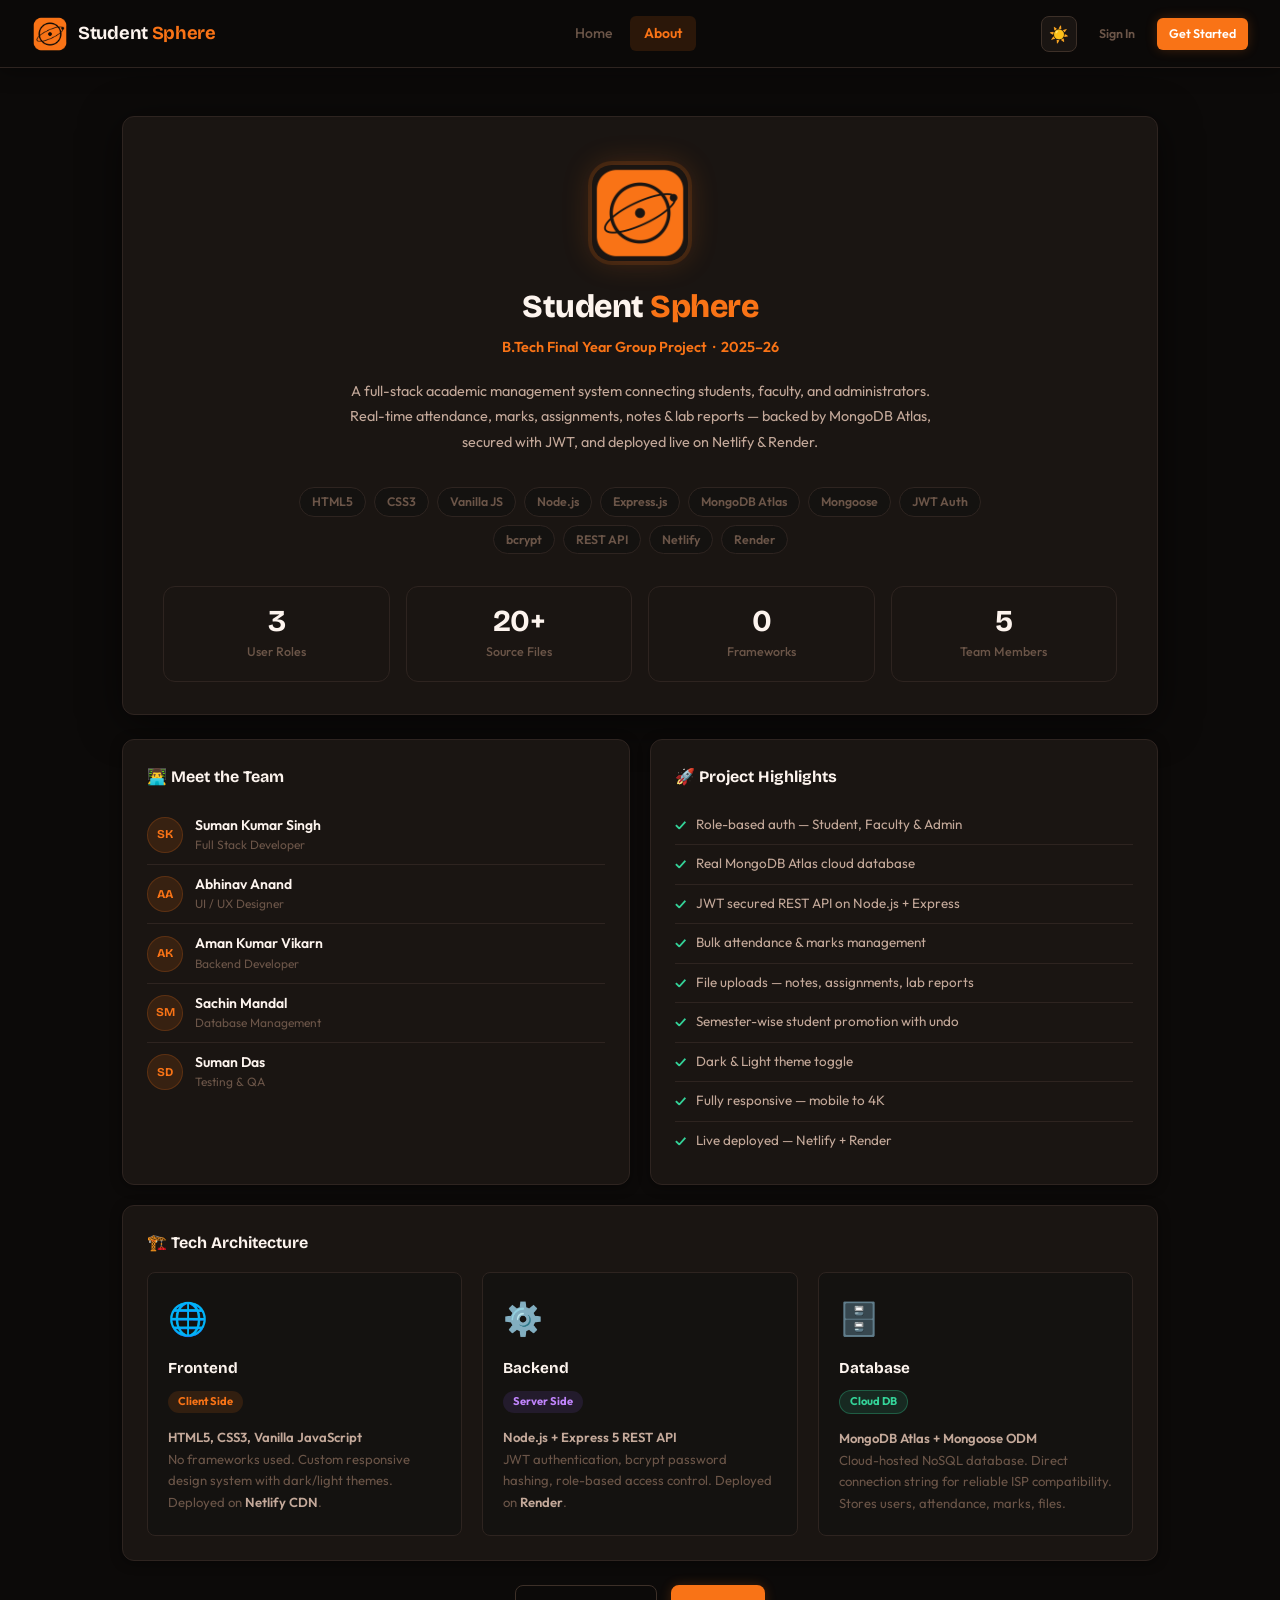
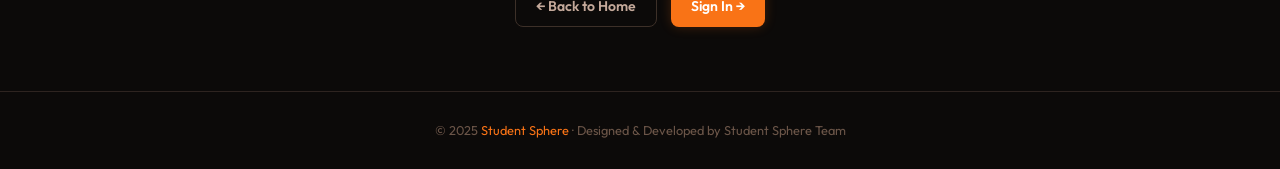
==== commit 74d5d9d1: "Nab Bar highlighting fix" ====
--- a/about-dev.html
+++ b/about-dev.html
@@ -143,7 +143,6 @@
         <div class="feature-item"><span class="feature-check">✓</span> Dark &amp; Light theme toggle</div>
         <div class="feature-item"><span class="feature-check">✓</span> Fully responsive — mobile to 4K</div>
         <div class="feature-item"><span class="feature-check">✓</span> Live deployed — Netlify + Render</div>
-        <div class="feature-item"><span class="feature-check">✓</span> Hidden easter egg 🥚</div>
       </div>
 
     </div>
--- a/css/style.css
+++ b/css/style.css
@@ -180,7 +180,11 @@
   white-space: nowrap;
 }
 .nav-links a:hover { color: var(--white); background: var(--card); }
-.nav-links a.active { color: var(--white); }
+.nav-links a.active {
+  color: var(--accent);
+  background: var(--accent-soft);
+  font-weight: 600;
+}
 
 .nav-right {
   display: flex;
@@ -1089,7 +1093,7 @@
 ════════════════════════════════════════════════ */
 [data-theme="light"] body { color: var(--text); }
 [data-theme="light"] .nav-links a:hover  { background: #fce7d6; color: var(--white); }
-[data-theme="light"] .nav-links a.active { color: var(--accent); font-weight: 600; }
+[data-theme="light"] .nav-links a.active { color: var(--accent); font-weight: 600; background: var(--accent-soft); }
 [data-theme="light"] .nav-drawer a:hover,
 [data-theme="light"] .nav-drawer button:hover { background: #fce7d6; color: var(--white); }
 [data-theme="light"] .btn-outline { color: var(--text); border-color: var(--border2); }
@@ -1196,11 +1200,12 @@
   .nav-brand-name { font-size: 1rem; }
 
   .hero { padding: 2rem 0 3rem; }
-  .hero-title { font-size: clamp(1.9rem, 6vw, 2.6rem); }
-  .hero-desc  { font-size: 0.92rem; }
-  .hero-btns  { flex-direction: column; }
+  .hero-title { font-size: clamp(1.9rem, 6vw, 2.6rem); text-align: center; }
+  .hero-desc  { font-size: 0.92rem; text-align: center; }
+  .hero-left  { text-align: center; }
+  .hero-btns  { flex-direction: column; align-items: center; }
   .hero-btns .btn { width: 100%; max-width: 320px; }
-  .hero-stats { gap: 1.25rem; }
+  .hero-stats { gap: 1.25rem; justify-content: center; }
 
   .auth-box { padding: 1.75rem 1.25rem; }
   .about-hero-card { padding: 2rem 1.25rem; }
@@ -1339,3 +1344,609 @@
   .sb-avatar { width: 44px; height: 44px; font-size: 0.95rem; }
   .sidebar   { width: 88vw; }
 }
+
+/* ════════════════════════════════════════════════
+   HOMEPAGE — New Sections
+   (appended — uses existing CSS variables only)
+════════════════════════════════════════════════ */
+
+/* ── Hero App Strip ── */
+.hero-app-strip {
+  display: flex;
+  align-items: center;
+  gap: 1rem;
+  margin-bottom: 2rem;
+  flex-wrap: wrap;
+}
+.hero-app-label {
+  font-size: 0.8rem;
+  color: var(--muted);
+  font-weight: 500;
+}
+
+/* ── App Download Button ── */
+.btn-app {
+  display: inline-flex;
+  align-items: center;
+  gap: 0.65rem;
+  padding: 0.6rem 1.1rem;
+  background: var(--card);
+  border: 1px solid var(--border2);
+  border-radius: var(--r-sm);
+  cursor: pointer;
+  text-decoration: none;
+  transition: var(--t);
+  color: var(--white);
+}
+.btn-app:hover {
+  border-color: var(--accent);
+  background: var(--accent-soft);
+  transform: translateY(-2px);
+}
+.btn-app-icon {
+  font-size: 1.4rem;
+  line-height: 1;
+  flex-shrink: 0;
+}
+.btn-app-text {
+  display: flex;
+  flex-direction: column;
+  line-height: 1.2;
+}
+.btn-app-sub  { font-size: 0.68rem; color: var(--muted); }
+.btn-app-main { font-size: 0.92rem; font-weight: 700; color: var(--white); }
+.btn-app-lg {
+  padding: 0.85rem 1.4rem;
+  border-radius: var(--r);
+}
+.btn-app-lg .btn-app-icon { font-size: 1.8rem; }
+.btn-app-lg .btn-app-main { font-size: 1rem; }
+
+/* ── hstat (separate from hstat-val to avoid conflicts) ── */
+.hstat { display: flex; flex-direction: column; }
+
+/* ── Homepage section shared ── */
+.hp-section {
+  padding: 5rem 0;
+  border-top: 1px solid var(--border);
+}
+.hp-section-alt {
+  background: var(--panel);
+}
+.hp-section-head {
+  text-align: center;
+  margin-bottom: 3rem;
+}
+.hp-label {
+  display: inline-block;
+  font-size: 0.72rem;
+  font-weight: 700;
+  letter-spacing: 0.12em;
+  text-transform: uppercase;
+  color: var(--accent);
+  margin-bottom: 0.75rem;
+}
+.hp-title {
+  font-family: var(--head);
+  font-size: clamp(1.6rem, 3.5vw, 2.4rem);
+  font-weight: 800;
+  color: var(--white);
+  line-height: 1.2;
+  margin-bottom: 0.875rem;
+  letter-spacing: -0.5px;
+}
+.hp-sub {
+  font-size: 0.95rem;
+  color: var(--text);
+  max-width: 520px;
+  margin: 0 auto;
+  line-height: 1.7;
+}
+
+/* ── Features Grid ── */
+.feat-grid {
+  display: grid;
+  grid-template-columns: repeat(3, 1fr);
+  gap: 1rem;
+}
+.feat-card {
+  background: var(--card);
+  border: 1px solid var(--border);
+  border-radius: var(--r);
+  padding: 1.4rem 1.25rem;
+  transition: var(--t);
+}
+.feat-card:hover {
+  border-color: var(--border2);
+  transform: translateY(-3px);
+  box-shadow: var(--shadow-sm);
+}
+.feat-icon {
+  font-size: 1.5rem;
+  margin-bottom: 0.75rem;
+  display: block;
+}
+.feat-name {
+  font-family: var(--head);
+  font-weight: 700;
+  font-size: 0.95rem;
+  color: var(--white);
+  margin-bottom: 0.4rem;
+}
+.feat-desc {
+  font-size: 0.82rem;
+  color: var(--muted);
+  line-height: 1.6;
+}
+
+/* ── Steps Grid ── */
+.steps-grid {
+  display: grid;
+  grid-template-columns: repeat(4, 1fr);
+  gap: 1.5rem;
+}
+.step-card {
+  text-align: center;
+  padding: 1.5rem 1rem;
+}
+.step-num {
+  width: 48px;
+  height: 48px;
+  border-radius: 50%;
+  background: var(--accent);
+  color: #fff;
+  font-family: var(--head);
+  font-weight: 800;
+  font-size: 1.1rem;
+  display: flex;
+  align-items: center;
+  justify-content: center;
+  margin: 0 auto 1rem;
+  box-shadow: 0 0 0 6px var(--accent-soft);
+}
+.step-title {
+  font-family: var(--head);
+  font-weight: 700;
+  color: var(--white);
+  font-size: 0.95rem;
+  margin-bottom: 0.4rem;
+}
+.step-desc {
+  font-size: 0.82rem;
+  color: var(--muted);
+  line-height: 1.6;
+}
+
+/* ── Download Section ── */
+.hp-download-section {
+  background: var(--panel);
+}
+.hp-download-inner {
+  display: grid;
+  grid-template-columns: 1fr 1fr;
+  gap: 4rem;
+  align-items: center;
+}
+.hp-download-text .hp-title { text-align: left; }
+.hp-download-text .hp-sub   { text-align: left; margin: 0 0 2rem; }
+/* Download section — button visibility split */
+.hp-download-btns-mobile  { display: none; }
+.hp-download-btns-desktop { display: flex; flex-wrap: wrap; gap: 1rem; align-items: center; }
+.hp-download-visual {
+  display: flex;
+  justify-content: center;
+}
+
+/* ── Phone Mockup ── */
+.phone-mock {
+  width: 190px;
+  background: var(--card);
+  border: 2px solid var(--border2);
+  border-radius: 28px;
+  padding: 1.25rem 0.875rem;
+  box-shadow: var(--shadow);
+}
+.phone-notch {
+  width: 70px;
+  height: 18px;
+  background: var(--bg);
+  border-radius: 0 0 12px 12px;
+  margin: 0 auto 0.875rem;
+  border: 2px solid var(--border2);
+  border-top: none;
+}
+.phone-screen {
+  background: var(--bg);
+  border-radius: 12px;
+  padding: 0.875rem;
+  display: flex;
+  flex-direction: column;
+  gap: 0.5rem;
+}
+.ps-bar {
+  height: 8px;
+  border-radius: 4px;
+  background: var(--card2);
+  width: 100%;
+}
+.ps-accent { background: var(--accent); width: 60%; }
+.ps-mini-card {
+  background: var(--card);
+  border: 1px solid var(--border);
+  border-radius: 6px;
+  padding: 0.4rem 0.5rem;
+  font-size: 0.62rem;
+  color: var(--text);
+  display: flex;
+  align-items: center;
+  gap: 0.4rem;
+}
+.ps-dot {
+  width: 7px;
+  height: 7px;
+  border-radius: 50%;
+  flex-shrink: 0;
+}
+.ps-dot-orange { background: var(--accent); }
+.ps-dot-green  { background: var(--green); }
+.ps-dot-violet { background: var(--violet); }
+
+/* ════════════════════════════════════════════════
+   FILE VIEWER — FULLSCREEN FIX (Goal 3)
+════════════════════════════════════════════════ */
+.file-viewer-overlay {
+  position: fixed;
+  inset: 0;
+  background: rgba(0,0,0,0.88);
+  z-index: 9990;
+  display: none;
+  flex-direction: column;
+}
+.file-viewer-overlay.show { display: flex; }
+.file-viewer-header {
+  display: flex;
+  align-items: center;
+  justify-content: space-between;
+  padding: 0.75rem 1.25rem;
+  background: var(--panel);
+  border-bottom: 1px solid var(--border);
+  flex-shrink: 0;
+  gap: 1rem;
+  flex-wrap: wrap;
+}
+.file-viewer-name {
+  font-weight: 600;
+  font-size: 0.88rem;
+  color: var(--white);
+  overflow: hidden;
+  text-overflow: ellipsis;
+  white-space: nowrap;
+  flex: 1;
+  min-width: 0;
+}
+.file-viewer-controls {
+  display: flex;
+  align-items: center;
+  gap: 0.4rem;
+  flex-shrink: 0;
+}
+.fv-zoom-btn {
+  width: 32px;
+  height: 32px;
+  border-radius: var(--r-xs);
+  background: var(--card2);
+  border: 1px solid var(--border);
+  color: var(--white);
+  font-size: 1rem;
+  display: flex;
+  align-items: center;
+  justify-content: center;
+  cursor: pointer;
+  transition: var(--t);
+  font-weight: 700;
+}
+.fv-zoom-btn:hover { background: var(--accent-soft); border-color: var(--accent); }
+.fv-zoom-label {
+  font-size: 0.75rem;
+  color: var(--muted);
+  min-width: 36px;
+  text-align: center;
+}
+.file-viewer-body {
+  flex: 1;
+  overflow: auto;
+  display: flex;
+  align-items: flex-start;
+  justify-content: center;
+  background: #111;
+  -webkit-overflow-scrolling: touch;
+  padding: 1rem;
+}
+.fv-img-wrap {
+  display: flex;
+  align-items: flex-start;
+  justify-content: center;
+  min-width: 100%;
+}
+.fv-img-wrap img {
+  display: block;
+  max-width: 100%;
+  height: auto;
+  border-radius: 4px;
+  box-shadow: 0 4px 24px rgba(0,0,0,.5);
+}
+.fv-pdf-wrap {
+  width: 100%;
+  height: 100%;
+  flex: 1;
+  display: flex;
+  flex-direction: column;
+}
+.fv-pdf-fallback {
+  display: flex;
+  flex-direction: column;
+  align-items: center;
+  justify-content: center;
+  padding: 3rem 2rem;
+  text-align: center;
+  color: var(--white);
+  min-height: 300px;
+}
+.file-viewer-frame-wrap {
+  width: 100%;
+  height: 100%;
+}
+.file-viewer-frame {
+  width: 100%;
+  height: 100%;
+  min-height: calc(100vh - 60px);
+  border: none;
+  display: block;
+}
+
+/* ════════════════════════════════════════════════
+   NOTICE BOARD — Styles
+════════════════════════════════════════════════ */
+.notice-ticker {
+  display: flex;
+  align-items: center;
+  gap: 0.75rem;
+  background: var(--accent-soft);
+  border: 1px solid var(--accent-glow);
+  border-radius: var(--r-sm);
+  padding: 0.6rem 1rem;
+  margin-bottom: 1.25rem;
+  overflow: hidden;
+}
+.notice-ticker-label {
+  font-size: 0.7rem;
+  font-weight: 700;
+  color: var(--accent);
+  white-space: nowrap;
+  text-transform: uppercase;
+  letter-spacing: 0.05em;
+  flex-shrink: 0;
+}
+.notice-ticker-text {
+  font-size: 0.82rem;
+  color: var(--text);
+  white-space: nowrap;
+  overflow: hidden;
+  text-overflow: ellipsis;
+}
+.notice-card {
+  background: var(--card2);
+  border: 1px solid var(--border);
+  border-radius: var(--r-sm);
+  padding: 1rem 1.25rem;
+  margin-bottom: 0.75rem;
+  transition: border-color 0.2s;
+}
+.notice-card:last-child { margin-bottom: 0; }
+.notice-card:hover { border-color: var(--accent-glow); }
+.notice-card-top {
+  display: flex;
+  align-items: flex-start;
+  justify-content: space-between;
+  gap: 0.75rem;
+  margin-bottom: 0.5rem;
+  flex-wrap: wrap;
+}
+.notice-card-title {
+  font-weight: 700;
+  font-size: 0.95rem;
+  color: var(--white);
+  flex: 1;
+}
+.notice-card-body {
+  font-size: 0.85rem;
+  color: var(--text);
+  line-height: 1.65;
+  margin-bottom: 0.65rem;
+  white-space: pre-wrap;
+}
+.notice-card-meta { font-size: 0.75rem; color: var(--muted); }
+.notice-card-mini {
+  padding: 0.5rem 0;
+  border-bottom: 1px solid var(--border);
+}
+.notice-card-mini:last-child { border-bottom: none; }
+.notice-mini-title { font-size: 0.85rem; font-weight: 600; color: var(--white); margin-bottom: 2px; }
+.notice-mini-meta  { font-size: 0.72rem; color: var(--muted); }
+
+/* ── Notice section top placement (student overview) ── */
+.notices-highlight {
+  margin-bottom: 1.25rem;
+}
+
+/* ════════════════════════════════════════════════
+   SUBMISSION BADGES & ASSIGNMENT ROW
+════════════════════════════════════════════════ */
+.badge-green  { background: var(--green-s);  color: var(--green); border: 1px solid rgba(52,211,153,.3); }
+.badge-rose   { background: var(--rose-s);   color: var(--rose);  border: 1px solid rgba(251,113,133,.3); }
+.badge-amber  { background: var(--amber-s);  color: var(--amber); border: 1px solid rgba(251,191,36,.3); }
+
+.asgn-row {
+  padding: 0.875rem 1rem;
+  border-radius: var(--r-sm);
+  border: 1px solid var(--border);
+  margin-bottom: 0.6rem;
+  display: flex;
+  flex-direction: column;
+  gap: 0.65rem;
+}
+.asgn-row:last-child { margin-bottom: 0; }
+.asgn-row-top {
+  display: flex;
+  align-items: flex-start;
+  justify-content: space-between;
+  flex-wrap: wrap;
+  gap: 0.5rem;
+}
+.asgn-row-actions {
+  display: flex;
+  gap: 0.4rem;
+  flex-wrap: wrap;
+  align-items: center;
+}
+
+/* ── Pending badge in sidebar ── */
+.sb-item .sb-badge {
+  margin-left: auto;
+  background: var(--amber);
+  color: #000;
+  font-size: 0.62rem;
+  font-weight: 800;
+  padding: 2px 7px;
+  border-radius: 99px;
+  min-width: 20px;
+  text-align: center;
+  flex-shrink: 0;
+  display: none;
+}
+
+/* ── Alert warning ── */
+.alert-warning {
+  background: var(--amber-s);
+  border-color: rgba(251,191,36,.35);
+  color: #fcd34d;
+}
+
+/* ════════════════════════════════════════════════
+   RESPONSIVE — Homepage New Sections
+════════════════════════════════════════════════ */
+@media (max-width: 900px) {
+  .feat-grid   { grid-template-columns: repeat(2, 1fr); }
+  .steps-grid  { grid-template-columns: repeat(2, 1fr); }
+  .hp-download-inner {
+    display: flex;
+    flex-direction: column;
+    gap: 2rem;
+    align-items: center;
+  }
+  .hp-download-text    { order: 0; text-align: center; width: 100%; }
+  .hp-download-text .hp-label { text-align: center; }
+  .hp-download-text .hp-title { text-align: center !important; }
+  .hp-download-text .hp-sub   { text-align: center !important; }
+  .hp-download-visual  { order: 1; }
+  .hp-download-btns-desktop { display: none !important; }
+  .hp-download-btns-mobile  {
+    display: flex !important;
+    flex-direction: column;
+    align-items: center;
+    gap: 1rem;
+    order: 2;
+    width: 100%;
+  }
+}
+@media (max-width: 768px) {
+  .hp-section { padding: 3.5rem 0; }
+  .hp-section-head { margin-bottom: 2rem; }
+  .hp-download-btns { flex-direction: column; align-items: center; }
+  .notice-ticker { display: none; }
+  .file-viewer-frame { min-height: calc(100vh - 56px); }
+}
+@media (max-width: 600px) {
+  .feat-grid  { grid-template-columns: 1fr; gap: 0.75rem; }
+  .steps-grid { grid-template-columns: 1fr 1fr; gap: 1rem; }
+  .hp-title   { font-size: clamp(1.4rem, 6vw, 1.8rem); }
+  .hp-sub     { font-size: 0.88rem; }
+  .phone-mock { width: 160px; }
+  .hp-download-inner { gap: 2rem; }
+  .hero-app-strip { flex-direction: column; align-items: flex-start; }
+  .asgn-row-top { flex-direction: column; }
+}
+@media (max-width: 480px) {
+  .hp-section { padding: 2.5rem 0; }
+  .steps-grid { grid-template-columns: 1fr; }
+  .step-card  { padding: 1rem 0.5rem; }
+  .feat-card  { padding: 1rem; }
+  .file-viewer-header { padding: 0.6rem 0.875rem; }
+  .fv-zoom-btn { width: 28px; height: 28px; font-size: 0.9rem; }
+}
+
+/* ── Submission Control Bar (faculty) ── */
+.item-row-wrap {
+  border: 1px solid var(--border);
+  border-radius: var(--r-sm);
+  margin-bottom: .5rem;
+  overflow: hidden;
+}
+.item-row-wrap .item-row {
+  border: none;
+  margin: 0;
+  border-radius: 0;
+}
+.sub-control-bar {
+  display: flex;
+  align-items: center;
+  justify-content: space-between;
+  flex-wrap: wrap;
+  gap: .5rem;
+  padding: .5rem .75rem;
+  background: var(--panel);
+  border-top: 1px solid var(--border);
+  font-size: .8rem;
+}
+.toggle-label {
+  display: inline-flex;
+  align-items: center;
+  gap: 0.5rem;
+  cursor: pointer;
+  font-size: 0.85rem;
+  color: var(--text);
+  user-select: none;
+}
+.toggle-label input[type="checkbox"] { display: none; }
+.toggle-track {
+  width: 40px;
+  height: 22px;
+  background: var(--border2);
+  border-radius: 11px;
+  position: relative;
+  transition: background 0.25s;
+  flex-shrink: 0;
+}
+.toggle-thumb {
+  position: absolute;
+  top: 3px;
+  left: 3px;
+  width: 16px;
+  height: 16px;
+  background: #fff;
+  border-radius: 50%;
+  transition: left 0.25s;
+}
+.toggle-label input:checked + .toggle-track { background: var(--accent); }
+.toggle-label input:checked + .toggle-track .toggle-thumb { left: 21px; }
+
+/* ── btn-danger ── */
+.btn-danger {
+  background: transparent;
+  color: var(--rose);
+  border: 1px solid var(--rose);
+}
+.btn-danger:hover { background: var(--rose-s); }
+
+/* ── badge-gray ── */
+.badge-gray { background: var(--panel); color: var(--muted); border: 1px solid var(--border); }
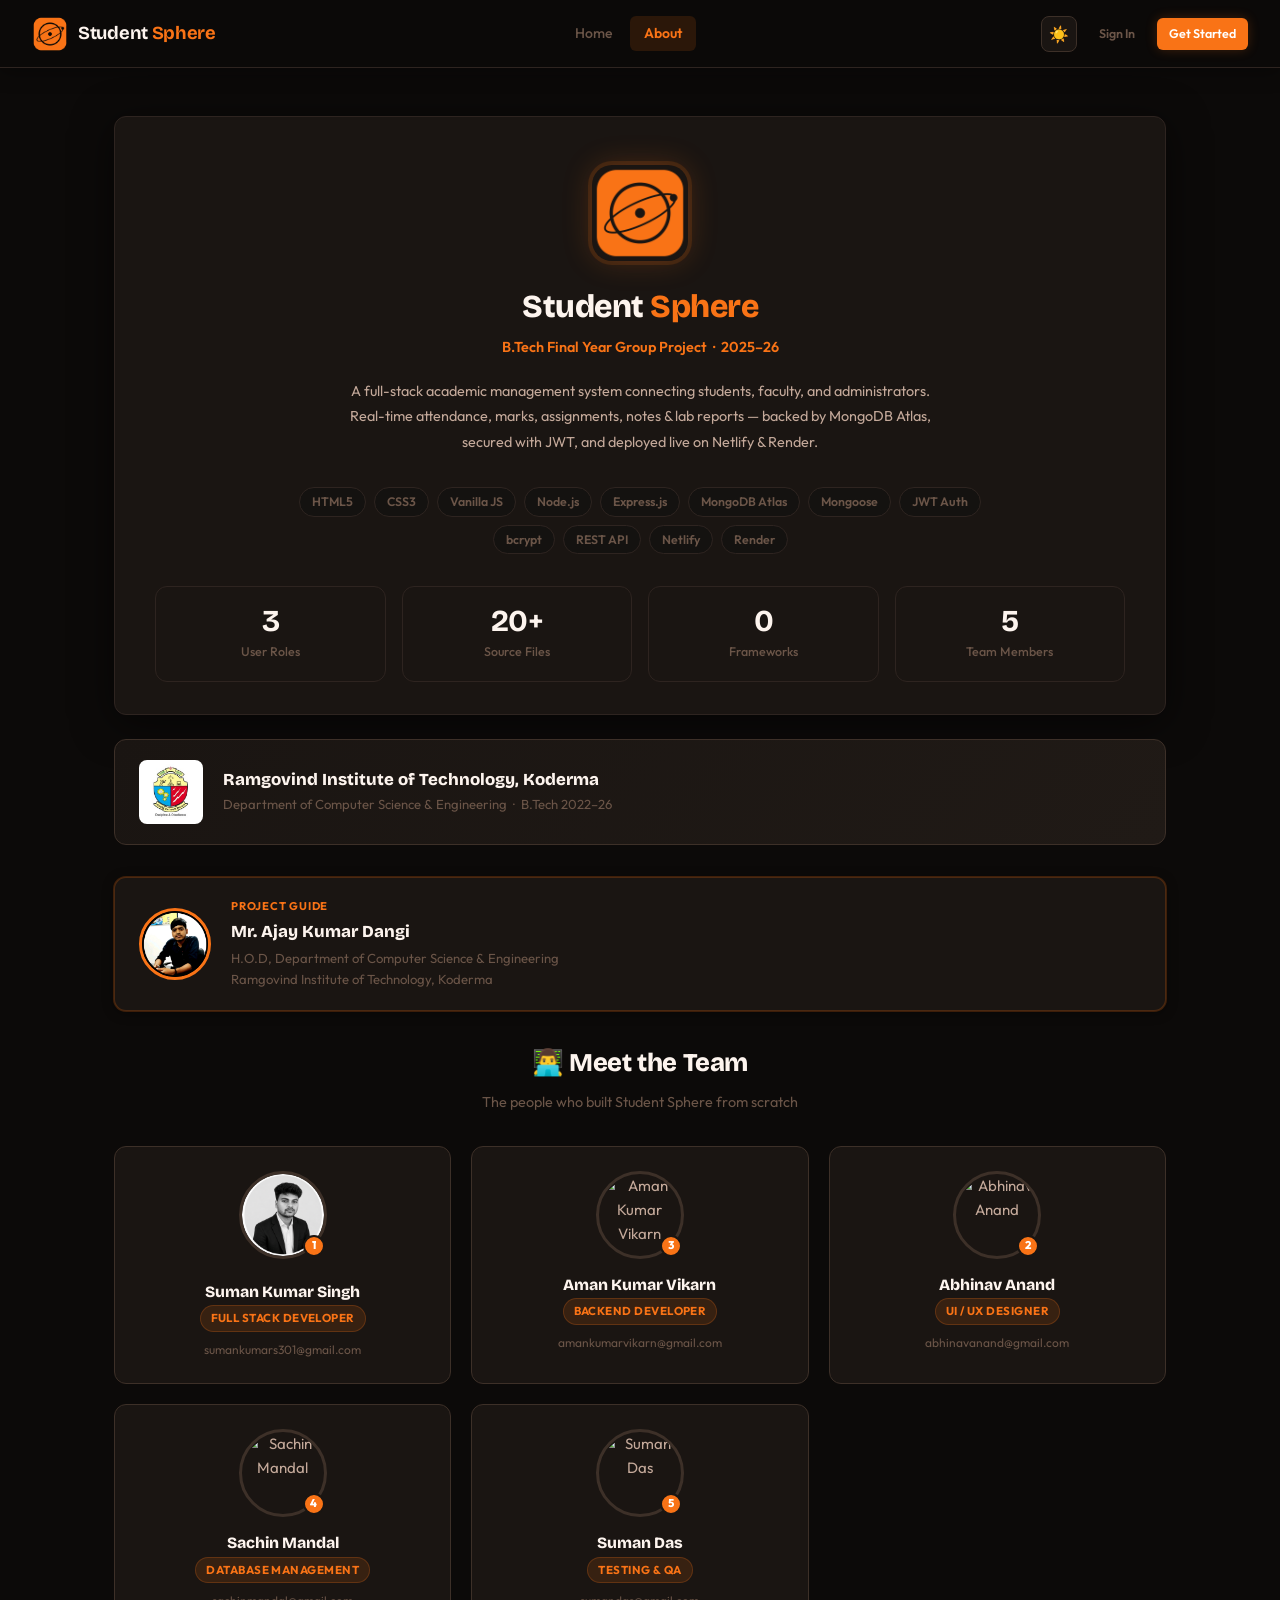
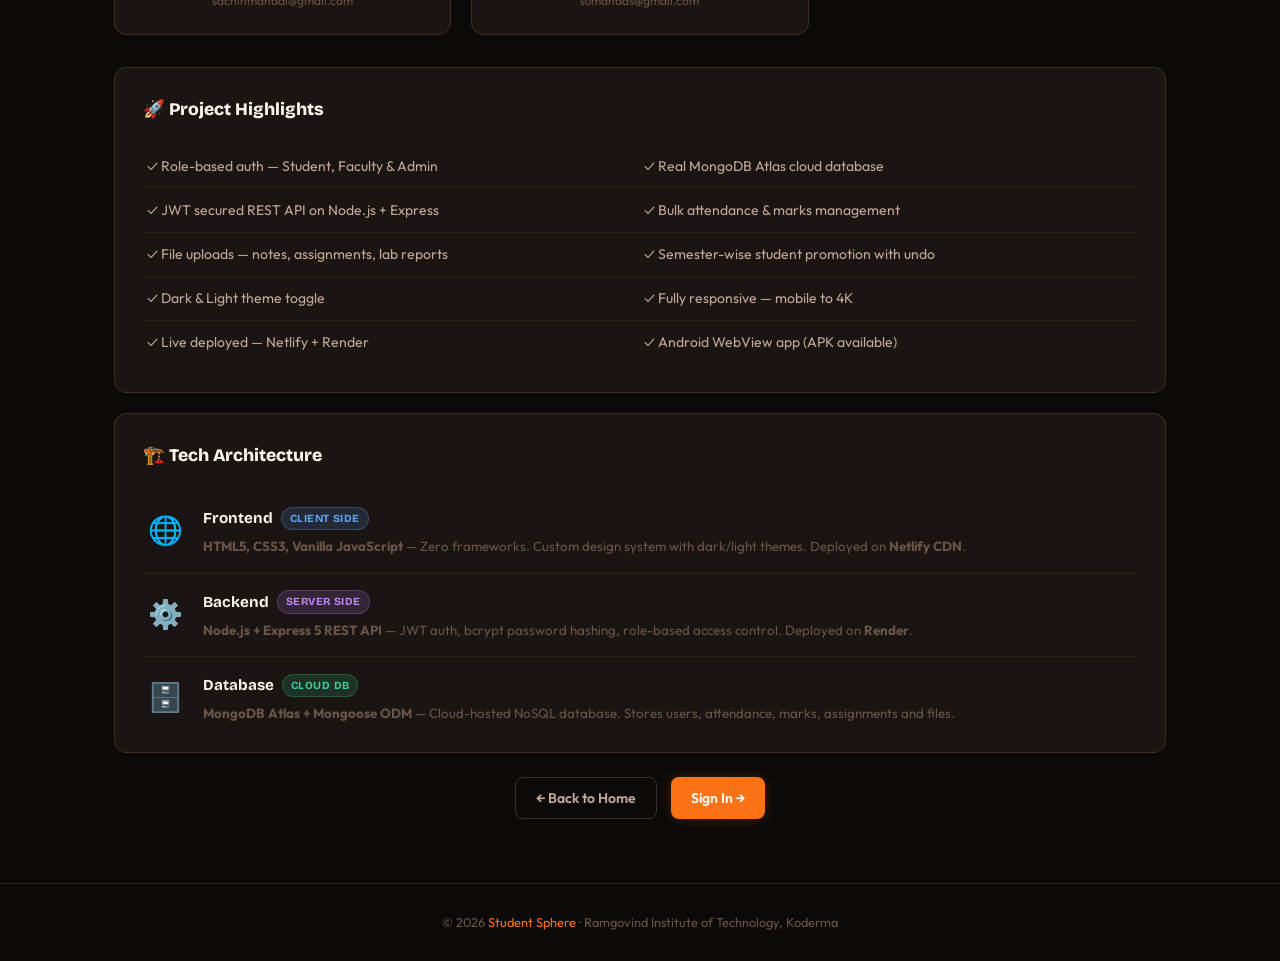
==== commit bf238b49: "About page upgrade" ====
--- a/about-dev.html
+++ b/about-dev.html
@@ -1,226 +1,728 @@
 <!DOCTYPE html>
 <html lang="en">
+
 <head>
   <meta charset="UTF-8">
   <meta name="viewport" content="width=device-width, initial-scale=1.0">
   <title>About — Student Sphere</title>
   <link rel="icon" type="image/x-icon" href="css/logo.png">
   <link rel="stylesheet" href="css/style.css">
-  <!-- All styles now live in css/style.css — no inline <style> block needed -->
+  <style>
+    /* ── ABOUT PAGE EXTRAS ── */
+    .about-wrap {
+      max-width: 1100px;
+      margin: 0 auto;
+      padding: 3rem 1.5rem 4rem;
+    }
+
+    /* College banner */
+    .college-banner {
+      display: flex;
+      align-items: center;
+      gap: 1.25rem;
+      background: linear-gradient(135deg, var(--card) 0%, var(--card2) 100%);
+      border: 1px solid var(--border2);
+      border-radius: var(--r);
+      padding: 1.25rem 1.5rem;
+      margin-bottom: 2rem;
+      flex-wrap: wrap;
+    }
+
+    .college-logo {
+      width: 64px;
+      height: 64px;
+      object-fit: contain;
+      flex-shrink: 0;
+      border-radius: 8px;
+      background: #fff;
+      padding: 4px;
+    }
+
+    .college-info {
+      flex: 1;
+      min-width: 0;
+    }
+
+    .college-name {
+      font-family: var(--head);
+      font-weight: 800;
+      font-size: 1.05rem;
+      color: var(--white);
+      line-height: 1.3;
+      margin-bottom: .2rem;
+    }
+
+    .college-sub {
+      font-size: .82rem;
+      color: var(--muted);
+    }
+
+    /* Guide card */
+    .guide-card {
+      display: flex;
+      align-items: center;
+      gap: 1.25rem;
+      background: var(--card);
+      border: 1px solid var(--accent-glow);
+      border-radius: var(--r);
+      padding: 1.25rem 1.5rem;
+      margin-bottom: 2rem;
+      flex-wrap: wrap;
+      box-shadow: 0 0 0 1px var(--accent-glow), var(--shadow-sm);
+    }
+
+    .guide-photo {
+      width: 72px;
+      height: 72px;
+      border-radius: 50%;
+      object-fit: cover;
+      border: 3px solid var(--accent);
+      flex-shrink: 0;
+    }
+
+    .guide-label {
+      font-size: .7rem;
+      font-weight: 700;
+      color: var(--accent);
+      text-transform: uppercase;
+      letter-spacing: .07em;
+      margin-bottom: .2rem;
+    }
+
+    .guide-name {
+      font-family: var(--head);
+      font-weight: 800;
+      font-size: 1.05rem;
+      color: var(--white);
+      margin-bottom: .15rem;
+    }
+
+    .guide-role {
+      font-size: .82rem;
+      color: var(--muted);
+    }
+
+    /* Team section heading */
+    .team-section-head {
+      text-align: center;
+      margin-bottom: 2rem;
+    }
+
+    .team-section-head h2 {
+      font-family: var(--head);
+      font-weight: 800;
+      font-size: 1.6rem;
+      color: var(--white);
+      letter-spacing: -.4px;
+      margin-bottom: .4rem;
+    }
+
+    .team-section-head p {
+      font-size: .9rem;
+      color: var(--muted);
+    }
+
+    /* Team grid */
+    .team-cards-grid {
+      display: grid;
+      grid-template-columns: repeat(3, 1fr);
+      gap: 1.25rem;
+      margin-bottom: 2rem;
+    }
+
+    /* Team card */
+    .tc {
+      background: var(--card);
+      border: 1px solid var(--border2);
+      border-radius: var(--r);
+      padding: 1.5rem 1.25rem;
+      text-align: center;
+      position: relative;
+      overflow: hidden;
+      cursor: default;
+      transition: transform .35s cubic-bezier(.34, 1.56, .64, 1),
+        box-shadow .35s ease,
+        border-color .35s ease;
+      /* entry animation */
+      opacity: 0;
+      transform: translateY(28px);
+      animation: tcFadeUp .55s forwards;
+    }
+
+    .tc:nth-child(1) {
+      animation-delay: .05s;
+    }
+
+    .tc:nth-child(2) {
+      animation-delay: .12s;
+    }
+
+    .tc:nth-child(3) {
+      animation-delay: .19s;
+    }
+
+    .tc:nth-child(4) {
+      animation-delay: .26s;
+    }
+
+    .tc:nth-child(5) {
+      animation-delay: .33s;
+    }
+
+    @keyframes tcFadeUp {
+      to {
+        opacity: 1;
+        transform: translateY(0);
+      }
+    }
+
+    .tc:hover {
+      transform: translateY(-6px) scale(1.02);
+      box-shadow: 0 16px 40px rgba(249, 115, 22, .18), var(--shadow);
+      border-color: var(--accent);
+    }
+
+    /* Accent line at top on hover */
+    .tc::before {
+      content: '';
+      position: absolute;
+      top: 0;
+      left: 0;
+      right: 0;
+      height: 3px;
+      background: linear-gradient(90deg, var(--accent), var(--accent-2));
+      transform: scaleX(0);
+      transform-origin: left;
+      transition: transform .3s ease;
+    }
+
+    .tc:hover::before {
+      transform: scaleX(1);
+    }
+
+    /* Glow orb behind photo */
+    .tc::after {
+      content: '';
+      position: absolute;
+      top: -30px;
+      left: 50%;
+      transform: translateX(-50%);
+      width: 120px;
+      height: 120px;
+      background: var(--accent-soft);
+      border-radius: 50%;
+      filter: blur(20px);
+      opacity: 0;
+      transition: opacity .35s;
+      pointer-events: none;
+    }
+
+    .tc:hover::after {
+      opacity: 1;
+    }
+
+    /* Photo */
+    .tc-photo-wrap {
+      position: relative;
+      display: inline-block;
+      margin-bottom: 1rem;
+    }
+
+    .tc-photo {
+      width: 88px;
+      height: 88px;
+      border-radius: 50%;
+      object-fit: cover;
+      object-position: top center;
+      border: 3px solid var(--border2);
+      transition: border-color .3s;
+      display: block;
+    }
+
+    .tc:hover .tc-photo {
+      border-color: var(--accent);
+    }
+
+    /* Initials avatar fallback */
+    .tc-initials {
+      width: 88px;
+      height: 88px;
+      border-radius: 50%;
+      background: linear-gradient(135deg, var(--accent) 0%, var(--accent-2) 100%);
+      color: #fff;
+      font-family: var(--head);
+      font-weight: 800;
+      font-size: 1.6rem;
+      display: flex;
+      align-items: center;
+      justify-content: center;
+      border: 3px solid var(--border2);
+      transition: border-color .3s;
+    }
+
+    .tc:hover .tc-initials {
+      border-color: var(--accent);
+    }
+
+    /* Number badge */
+    .tc-num {
+      position: absolute;
+      bottom: 2px;
+      right: 2px;
+      width: 22px;
+      height: 22px;
+      border-radius: 50%;
+      background: var(--accent);
+      color: #fff;
+      font-size: .7rem;
+      font-weight: 800;
+      display: flex;
+      align-items: center;
+      justify-content: center;
+      border: 2px solid var(--card);
+    }
+
+    .tc-name {
+      font-family: var(--head);
+      font-weight: 800;
+      font-size: .98rem;
+      color: var(--white);
+      margin-bottom: .25rem;
+      line-height: 1.25;
+    }
+
+    .tc-role {
+      display: inline-block;
+      font-size: .72rem;
+      font-weight: 700;
+      color: var(--accent);
+      background: var(--accent-soft);
+      border: 1px solid var(--accent-glow);
+      border-radius: 20px;
+      padding: 3px 10px;
+      margin-bottom: .5rem;
+      text-transform: uppercase;
+      letter-spacing: .04em;
+    }
+
+    .tc-email {
+      font-size: .75rem;
+      color: var(--muted);
+      word-break: break-all;
+    }
+
+    /* Responsive */
+    @media (max-width: 768px) {
+      .team-cards-grid {
+        grid-template-columns: repeat(2, 1fr);
+      }
+
+      .college-banner {
+        flex-direction: column;
+        text-align: center;
+      }
+
+      .guide-card {
+        flex-direction: column;
+        text-align: center;
+      }
+    }
+
+    @media (max-width: 480px) {
+      .team-cards-grid {
+        grid-template-columns: 1fr;
+      }
+
+      .about-wrap {
+        padding: 1.5rem 1rem 3rem;
+      }
+    }
+
+    /* ── Highlights + Architecture cards ── */
+    .ab-card {
+      background: var(--card);
+      border: 1px solid var(--border2);
+      border-radius: var(--r);
+      padding: 1.75rem;
+    }
+
+    .ab-card-title {
+      font-family: var(--head);
+      font-size: 1.1rem;
+      font-weight: 800;
+      color: var(--white);
+      margin-bottom: 1.25rem;
+    }
+
+    /* Features grid - 2 col */
+    .ab-feats-grid {
+      display: grid;
+      grid-template-columns: 1fr 1fr;
+      gap: 0;
+    }
+
+    .ab-feat {
+      font-size: 0.875rem;
+      color: var(--text);
+      padding: 0.65rem 0;
+      border-bottom: 1px solid var(--border);
+      padding-left: 0.25rem;
+    }
+
+    .ab-feat::before {
+      content: none;
+    }
+
+    .ab-feat:nth-last-child(-n+2) {
+      border-bottom: none;
+    }
+
+    /* Architecture items - horizontal rows */
+    .ab-arch-grid {
+      display: flex;
+      flex-direction: column;
+      gap: 0;
+    }
+
+    .ab-arch-item {
+      display: flex;
+      align-items: flex-start;
+      gap: 1rem;
+      padding: 1rem 0;
+      border-bottom: 1px solid var(--border);
+    }
+
+    .ab-arch-item:last-child {
+      border-bottom: none;
+      padding-bottom: 0;
+    }
+
+    .ab-arch-icon {
+      font-size: 1.75rem;
+      flex-shrink: 0;
+      width: 44px;
+      text-align: center;
+      margin-top: 2px;
+    }
+
+    .ab-arch-name {
+      font-family: var(--head);
+      font-weight: 700;
+      font-size: 0.95rem;
+      color: var(--white);
+      margin-bottom: 0.35rem;
+      display: flex;
+      align-items: center;
+      gap: 0.5rem;
+      flex-wrap: wrap;
+    }
+
+    .ab-arch-desc {
+      font-size: 0.83rem;
+      color: var(--muted);
+      line-height: 1.55;
+    }
+
+    .ab-badge {
+      display: inline-block;
+      font-size: 0.68rem;
+      font-weight: 700;
+      padding: 2px 8px;
+      border-radius: 20px;
+      text-transform: uppercase;
+      letter-spacing: 0.04em;
+    }
+
+    .ab-badge-blue {
+      background: rgba(96, 165, 250, 0.15);
+      color: #60a5fa;
+      border: 1px solid rgba(96, 165, 250, 0.25);
+    }
+
+    .ab-badge-violet {
+      background: rgba(192, 132, 252, 0.15);
+      color: #c084fc;
+      border: 1px solid rgba(192, 132, 252, 0.25);
+    }
+
+    .ab-badge-green {
+      background: rgba(52, 211, 153, 0.15);
+      color: #34d399;
+      border: 1px solid rgba(52, 211, 153, 0.25);
+    }
+
+    @media (max-width: 600px) {
+      .ab-feats-grid {
+        grid-template-columns: 1fr;
+      }
+
+      .ab-feat:nth-last-child(-n+2) {
+        border-bottom: 1px solid var(--border);
+      }
+
+      .ab-feat:last-child {
+        border-bottom: none;
+      }
+
+      .ab-card {
+        padding: 1.25rem;
+      }
+    }
+  </style>
 </head>
+
 <body>
 
-<nav class="nav">
-  <a class="nav-brand" href="index.html">
-    <img src="css/logo.png" alt="Student Sphere Logo" class="nav-brand-icon">
-    <span class="nav-brand-name">Student <em>Sphere</em></span>
-  </a>
-  <div class="nav-links">
+  <nav class="nav">
+    <a class="nav-brand" href="index.html">
+      <img src="css/logo.png" alt="Student Sphere Logo" class="nav-brand-icon">
+      <span class="nav-brand-name">Student <em>Sphere</em></span>
+    </a>
+    <div class="nav-links">
+      <a href="index.html">Home</a>
+      <a href="about-dev.html" class="active">About</a>
+    </div>
+    <div class="nav-right">
+      <a href="login.html" class="btn btn-ghost btn-sm">Sign In</a>
+      <a href="register.html" class="btn btn-primary btn-sm">Get Started</a>
+    </div>
+    <button class="hamburger" id="ham-btn" aria-label="Toggle menu" aria-expanded="false">
+      <span></span><span></span><span></span>
+    </button>
+  </nav>
+
+  <div class="nav-drawer" id="nav-drawer">
     <a href="index.html">Home</a>
-    <a href="about-dev.html" class="active">About</a>
+    <a href="login.html">Sign In</a>
+    <a href="register.html">Get Started</a>
   </div>
-  <div class="nav-right">
-    <!-- Theme toggle injected by initHam() -->
-    <a href="login.html"    class="btn btn-ghost btn-sm">Sign In</a>
-    <a href="register.html" class="btn btn-primary btn-sm">Get Started</a>
+
+  <div class="pt-nav">
+    <div class="about-wrap">
+
+      <!-- ── HERO CARD ── -->
+      <div class="about-hero-card">
+        <img src="css/logo.png" alt="Student Sphere Logo" class="about-logo">
+        <h1
+          style="font-family:var(--head);font-size:2rem;font-weight:800;color:var(--white);letter-spacing:-.5px;margin-bottom:.25rem">
+          Student <span style="color:var(--accent)">Sphere</span>
+        </h1>
+        <div class="about-role">B.Tech Final Year Group Project &nbsp;·&nbsp; 2025–26</div>
+        <p class="about-desc" style="max-width:600px">
+          A full-stack academic management system connecting students, faculty, and administrators.
+          Real-time attendance, marks, assignments, notes &amp; lab reports — backed by MongoDB Atlas,
+          secured with JWT, and deployed live on Netlify &amp; Render.
+        </p>
+        <div class="tag-cloud" style="max-width:700px;margin:0 auto 1.5rem">
+          <span class="tag">HTML5</span><span class="tag">CSS3</span>
+          <span class="tag">Vanilla JS</span><span class="tag">Node.js</span>
+          <span class="tag">Express.js</span><span class="tag">MongoDB Atlas</span>
+          <span class="tag">Mongoose</span><span class="tag">JWT Auth</span>
+          <span class="tag">bcrypt</span><span class="tag">REST API</span>
+          <span class="tag">Netlify</span><span class="tag">Render</span>
+        </div>
+        <div class="about-stats-row">
+          <div class="stat-box" style="text-align:center">
+            <div class="stat-val">3</div>
+            <div class="stat-lbl">User Roles</div>
+          </div>
+          <div class="stat-box" style="text-align:center">
+            <div class="stat-val">20+</div>
+            <div class="stat-lbl">Source Files</div>
+          </div>
+          <div class="stat-box" style="text-align:center">
+            <div class="stat-val">0</div>
+            <div class="stat-lbl">Frameworks</div>
+          </div>
+          <div class="stat-box" style="text-align:center">
+            <div class="stat-val">5</div>
+            <div class="stat-lbl">Team Members</div>
+          </div>
+        </div>
+      </div>
+
+      <!-- ── COLLEGE BANNER ── -->
+      <div class="college-banner">
+        <img src="css/rit-logo.jpg" alt="College Logo" class="college-logo">
+        <div class="college-info">
+          <div class="college-name">Ramgovind Institute of Technology, Koderma</div>
+          <div class="college-sub">Department of Computer Science &amp; Engineering &nbsp;·&nbsp; B.Tech 2022–26</div>
+        </div>
+      </div>
+
+      <!-- ── PROJECT GUIDE ── -->
+      <div class="guide-card">
+        <img src="css/guide-photo.png" alt="Ajay Kumar Dangi" class="guide-photo">
+        <div>
+          <div class="guide-label">Project Guide</div>
+          <div class="guide-name">Mr. Ajay Kumar Dangi</div>
+          <div class="guide-role">H.O.D, Department of Computer Science &amp; Engineering<br>
+            Ramgovind Institute of Technology, Koderma</div>
+        </div>
+      </div>
+
+      <!-- ── TEAM CARDS ── -->
+      <div class="team-section-head">
+        <h2>👨‍💻 Meet the Team</h2>
+        <p>The people who built Student Sphere from scratch</p>
+      </div>
+
+      <div class="team-cards-grid">
+
+        <!-- Suman Kumar Singh — has photo -->
+        <div class="tc">
+          <div class="tc-photo-wrap">
+            <img src="css/sk-photo.png" alt="Suman Kumar Singh" class="tc-photo">
+            <div class="tc-num">1</div>
+          </div>
+          <div class="tc-name">Suman Kumar Singh</div>
+          <div class="tc-role">Full Stack Developer</div>
+          <div class="tc-email">sumankumars301@gmail.com</div>
+        </div>
+
+        <!-- Aman Kumar Vikarn — initials -->
+        <div class="tc">
+          <div class="tc-photo-wrap">
+            <img src="" alt="Aman Kumar Vikarn" class="tc-photo">
+            <div class="tc-num">3</div>
+          </div>
+          <div class="tc-name">Aman Kumar Vikarn</div>
+          <div class="tc-role">Backend Developer</div>
+          <div class="tc-email">amankumarvikarn@gmail.com</div>
+        </div>
+
+        <!-- Abhinav Anand — initials -->
+        <div class="tc">
+          <div class="tc-photo-wrap">
+            <img src="" alt="Abhinav Anand" class="tc-photo">
+            <div class="tc-num">2</div>
+          </div>
+          <div class="tc-name">Abhinav Anand</div>
+          <div class="tc-role">UI / UX Designer</div>
+          <div class="tc-email">abhinavanand@gmail.com</div>
+        </div>
+
+        <!-- Sachin Mandal — initials -->
+        <div class="tc">
+          <div class="tc-photo-wrap">
+            <img src="" alt="Sachin Mandal" class="tc-photo">
+            <div class="tc-num">4</div>
+          </div>
+          <div class="tc-name">Sachin Mandal</div>
+          <div class="tc-role">Database Management</div>
+          <div class="tc-email">sachinmandal@gmail.com</div>
+        </div>
+
+        <!-- Suman Das — initials -->
+        <div class="tc">
+          <div class="tc-photo-wrap">
+            <img src="" alt="Suman Das" class="tc-photo">
+            <div class="tc-num">5</div>
+          </div>
+          <div class="tc-name">Suman Das</div>
+          <div class="tc-role">Testing &amp; QA</div>
+          <div class="tc-email">sumandas@gmail.com</div>
+        </div>
+
+      </div>
+
+      <!-- ── HIGHLIGHTS ── -->
+      <div class="ab-card" style="margin-bottom:1.25rem">
+        <h3 class="ab-card-title">🚀 Project Highlights</h3>
+        <div class="ab-feats-grid">
+          <div class="ab-feat">✓ Role-based auth — Student, Faculty &amp; Admin</div>
+          <div class="ab-feat">✓ Real MongoDB Atlas cloud database</div>
+          <div class="ab-feat">✓ JWT secured REST API on Node.js + Express</div>
+          <div class="ab-feat">✓ Bulk attendance &amp; marks management</div>
+          <div class="ab-feat">✓ File uploads — notes, assignments, lab reports</div>
+          <div class="ab-feat">✓ Semester-wise student promotion with undo</div>
+          <div class="ab-feat">✓ Dark &amp; Light theme toggle</div>
+          <div class="ab-feat">✓ Fully responsive — mobile to 4K</div>
+          <div class="ab-feat">✓ Live deployed — Netlify + Render</div>
+          <div class="ab-feat">✓ Android WebView app (APK available)</div>
+        </div>
+      </div>
+
+      <!-- ── TECH ARCHITECTURE ── -->
+      <div class="ab-card" style="margin-bottom:1.25rem">
+        <h3 class="ab-card-title">🏗️ Tech Architecture</h3>
+        <div class="ab-arch-grid">
+          <div class="ab-arch-item">
+            <div class="ab-arch-icon">🌐</div>
+            <div class="ab-arch-body">
+              <div class="ab-arch-name">Frontend <span class="ab-badge ab-badge-blue">Client Side</span></div>
+              <div class="ab-arch-desc"><strong>HTML5, CSS3, Vanilla JavaScript</strong> — Zero frameworks. Custom
+                design system with dark/light themes. Deployed on <strong>Netlify CDN</strong>.</div>
+            </div>
+          </div>
+          <div class="ab-arch-item">
+            <div class="ab-arch-icon">⚙️</div>
+            <div class="ab-arch-body">
+              <div class="ab-arch-name">Backend <span class="ab-badge ab-badge-violet">Server Side</span></div>
+              <div class="ab-arch-desc"><strong>Node.js + Express 5 REST API</strong> — JWT auth, bcrypt password
+                hashing, role-based access control. Deployed on <strong>Render</strong>.</div>
+            </div>
+          </div>
+          <div class="ab-arch-item">
+            <div class="ab-arch-icon">🗄️</div>
+            <div class="ab-arch-body">
+              <div class="ab-arch-name">Database <span class="ab-badge ab-badge-green">Cloud DB</span></div>
+              <div class="ab-arch-desc"><strong>MongoDB Atlas + Mongoose ODM</strong> — Cloud-hosted NoSQL database.
+                Stores users, attendance, marks, assignments and files.</div>
+            </div>
+          </div>
+        </div>
+      </div>
+
+      <!-- ── CTA ── -->
+      <div class="about-cta">
+        <a href="index.html" class="btn btn-outline">← Back to Home</a>
+        <a href="login.html" class="btn btn-primary">Sign In →</a>
+      </div>
+
+    </div>
+
+    <footer>
+      <p>&copy; 2026 <span>Student Sphere</span> &middot; Ramgovind Institute of Technology, Koderma</p>
+    </footer>
   </div>
-  <button class="hamburger" id="ham-btn" aria-label="Toggle menu" aria-expanded="false">
-    <span></span><span></span><span></span>
-  </button>
-</nav>
-
-<div class="nav-drawer" id="nav-drawer">
-  <a href="index.html">Home</a>
-  <a href="login.html">Sign In</a>
-  <a href="register.html">Get Started</a>
-</div>
-
-<div class="pt-nav">
-  <div class="about-wrap">
-
-    <!-- ── HERO CARD ── -->
-    <div class="about-hero-card">
-      <img src="css/logo.png" alt="Student Sphere Logo" class="about-logo">
-      <h1 style="font-family:var(--head);font-size:2rem;font-weight:800;color:var(--white);letter-spacing:-.5px;margin-bottom:.25rem">
-        Student <span style="color:var(--accent)">Sphere</span>
-      </h1>
-      <div class="about-role">B.Tech Final Year Group Project &nbsp;·&nbsp; 2025–26</div>
-      <p class="about-desc" style="max-width:600px">
-        A full-stack academic management system connecting students, faculty, and administrators.
-        Real-time attendance, marks, assignments, notes &amp; lab reports — backed by MongoDB Atlas,
-        secured with JWT, and deployed live on Netlify &amp; Render.
-      </p>
-
-      <!-- Tech Tags -->
-      <div class="tag-cloud" style="max-width:700px;margin:0 auto 1.5rem">
-        <span class="tag">HTML5</span>
-        <span class="tag">CSS3</span>
-        <span class="tag">Vanilla JS</span>
-        <span class="tag">Node.js</span>
-        <span class="tag">Express.js</span>
-        <span class="tag">MongoDB Atlas</span>
-        <span class="tag">Mongoose</span>
-        <span class="tag">JWT Auth</span>
-        <span class="tag">bcrypt</span>
-        <span class="tag">REST API</span>
-        <span class="tag">Netlify</span>
-        <span class="tag">Render</span>
-      </div>
-
-      <!-- Stats -->
-      <div class="about-stats-row">
-        <div class="stat-box" style="text-align:center">
-          <div class="stat-val">3</div>
-          <div class="stat-lbl">User Roles</div>
-        </div>
-        <div class="stat-box" style="text-align:center">
-          <div class="stat-val">20+</div>
-          <div class="stat-lbl">Source Files</div>
-        </div>
-        <div class="stat-box" style="text-align:center">
-          <div class="stat-val">0</div>
-          <div class="stat-lbl">Frameworks</div>
-        </div>
-        <div class="stat-box" style="text-align:center">
-          <div class="stat-val">5</div>
-          <div class="stat-lbl">Team Members</div>
-        </div>
-      </div>
+
+  <!-- Easter Egg -->
+  <div class="egg-overlay" id="egg-overlay">
+    <div class="egg-box">
+      <img src="css/logo.png" alt="Student Sphere Logo" class="egg-icon">
+      <h2>Student <span>Sphere</span></h2>
+      <p>Designed &amp; Developed by</p>
+      <div class="egg-dev">Suman Kumar Singh</div>
+      <button class="btn btn-primary" id="egg-close">Close</button>
     </div>
-
-    <!-- ── TEAM + HIGHLIGHTS ── -->
-    <div class="about-grid-2">
-
-      <!-- Team -->
-      <div class="about-section-card">
-        <h3>👨‍💻 Meet the Team</h3>
-        <div class="team-member">
-          <div class="team-avatar">SK</div>
-          <div>
-            <div class="team-name">Suman Kumar Singh</div>
-            <div class="team-role">Full Stack Developer</div>
-          </div>
-        </div>
-        <div class="team-member">
-          <div class="team-avatar">AA</div>
-          <div>
-            <div class="team-name">Abhinav Anand</div>
-            <div class="team-role">UI / UX Designer</div>
-          </div>
-        </div>
-        <div class="team-member">
-          <div class="team-avatar">AK</div>
-          <div>
-            <div class="team-name">Aman Kumar Vikarn</div>
-            <div class="team-role">Backend Developer</div>
-          </div>
-        </div>
-        <div class="team-member">
-          <div class="team-avatar">SM</div>
-          <div>
-            <div class="team-name">Sachin Mandal</div>
-            <div class="team-role">Database Management</div>
-          </div>
-        </div>
-        <div class="team-member">
-          <div class="team-avatar">SD</div>
-          <div>
-            <div class="team-name">Suman Das</div>
-            <div class="team-role">Testing &amp; QA</div>
-          </div>
-        </div>
-      </div>
-
-      <!-- Highlights -->
-      <div class="about-section-card">
-        <h3>🚀 Project Highlights</h3>
-        <div class="feature-item"><span class="feature-check">✓</span> Role-based auth — Student, Faculty &amp; Admin</div>
-        <div class="feature-item"><span class="feature-check">✓</span> Real MongoDB Atlas cloud database</div>
-        <div class="feature-item"><span class="feature-check">✓</span> JWT secured REST API on Node.js + Express</div>
-        <div class="feature-item"><span class="feature-check">✓</span> Bulk attendance &amp; marks management</div>
-        <div class="feature-item"><span class="feature-check">✓</span> File uploads — notes, assignments, lab reports</div>
-        <div class="feature-item"><span class="feature-check">✓</span> Semester-wise student promotion with undo</div>
-        <div class="feature-item"><span class="feature-check">✓</span> Dark &amp; Light theme toggle</div>
-        <div class="feature-item"><span class="feature-check">✓</span> Fully responsive — mobile to 4K</div>
-        <div class="feature-item"><span class="feature-check">✓</span> Live deployed — Netlify + Render</div>
-      </div>
-
-    </div>
-
-    <!-- ── TECH ARCHITECTURE ── -->
-    <div class="about-section-card" style="margin-bottom:1.25rem">
-      <h3>🏗️ Tech Architecture</h3>
-      <div class="about-grid-3" style="margin:0">
-
-        <div class="arch-card">
-          <span class="arch-icon">🌐</span>
-          <div class="arch-title">Frontend</div>
-          <span class="arch-badge badge-blue">Client Side</span>
-          <div class="arch-desc">
-            <strong>HTML5, CSS3, Vanilla JavaScript</strong><br>
-            No frameworks used. Custom responsive design system with dark/light themes.
-            Deployed on <strong>Netlify CDN</strong>.
-          </div>
-        </div>
-
-        <div class="arch-card">
-          <span class="arch-icon">⚙️</span>
-          <div class="arch-title">Backend</div>
-          <span class="arch-badge badge-violet">Server Side</span>
-          <div class="arch-desc">
-            <strong>Node.js + Express 5 REST API</strong><br>
-            JWT authentication, bcrypt password hashing, role-based access control.
-            Deployed on <strong>Render</strong>.
-          </div>
-        </div>
-
-        <div class="arch-card">
-          <span class="arch-icon">🗄️</span>
-          <div class="arch-title">Database</div>
-          <span class="arch-badge badge-green">Cloud DB</span>
-          <div class="arch-desc">
-            <strong>MongoDB Atlas + Mongoose ODM</strong><br>
-            Cloud-hosted NoSQL database. Direct connection string for
-            reliable ISP compatibility. Stores users, attendance, marks, files.
-          </div>
-        </div>
-
-      </div>
-    </div>
-
-    <!-- ── CTA ── -->
-    <div class="about-cta">
-      <a href="index.html"  class="btn btn-outline">← Back to Home</a>
-      <a href="login.html"  class="btn btn-primary">Sign In →</a>
-    </div>
-
   </div>
 
-  <footer>
-    <p>© 2025 <span>Student Sphere</span> · Designed &amp; Developed by Student Sphere Team</p>
-  </footer>
-</div>
-
-<!-- Easter Egg -->
-<div class="egg-overlay" id="egg-overlay">
-  <div class="egg-box">
-    <img src="css/logo.png" alt="Student Sphere Logo" class="egg-icon">
-    <h2>Student <span>Sphere</span></h2>
-    <p>Designed &amp; Developed by</p>
-    <div class="egg-dev">Suman Kumar Singh</div>
-    <button class="btn btn-primary" id="egg-close">Close</button>
-  </div>
-</div>
-
-<script src="js/utils.js"></script>
-<script src="js/auth.js"></script>
-<script>
-  document.addEventListener('DOMContentLoaded', () => {
-    seedAdmin();
-    initHam();
-    initEasterEgg();
-  });
-</script>
+  <script src="js/utils.js"></script>
+  <script src="js/auth.js"></script>
+  <script>
+    document.addEventListener('DOMContentLoaded', () => {
+      seedAdmin();
+      initHam();
+      initEasterEgg();
+
+      // Intersection Observer for card entrance animation
+      const cards = document.querySelectorAll('.tc');
+      const obs = new IntersectionObserver((entries) => {
+        entries.forEach(e => {
+          if (e.isIntersecting) {
+            e.target.style.animationPlayState = 'running';
+            obs.unobserve(e.target);
+          }
+        });
+      }, { threshold: 0.15 });
+      cards.forEach(c => {
+        c.style.animationPlayState = 'paused';
+        obs.observe(c);
+      });
+    });
+  </script>
 
 </body>
-</html>
+
+</html>
--- a/css/style.css
+++ b/css/style.css
@@ -1950,3 +1950,178 @@
 
 /* ── badge-gray ── */
 .badge-gray { background: var(--panel); color: var(--muted); border: 1px solid var(--border); }
+
+/* ════════════════════════════════════════════════
+   PROFILE SYSTEM
+════════════════════════════════════════════════ */
+
+/* ── Profile Avatar (photo) ── */
+.profile-avatar-wrap {
+  position: relative;
+  width: 96px;
+  height: 96px;
+  flex-shrink: 0;
+}
+.profile-photo {
+  width: 96px;
+  height: 96px;
+  border-radius: 50%;
+  object-fit: cover;
+  border: 3px solid var(--accent);
+  display: block;
+}
+.profile-av-initials {
+  width: 96px;
+  height: 96px;
+  border-radius: 50%;
+  background: var(--accent);
+  color: #fff;
+  font-family: var(--head);
+  font-weight: 800;
+  font-size: 2rem;
+  display: flex;
+  align-items: center;
+  justify-content: center;
+  border: 3px solid var(--accent);
+  flex-shrink: 0;
+}
+.profile-photo-btn {
+  position: absolute;
+  bottom: 2px;
+  right: 2px;
+  width: 28px;
+  height: 28px;
+  border-radius: 50%;
+  background: var(--accent);
+  border: 2px solid var(--bg);
+  display: flex;
+  align-items: center;
+  justify-content: center;
+  cursor: pointer;
+  font-size: 0.75rem;
+  transition: var(--t);
+}
+.profile-photo-btn:hover { background: var(--accent-dark, #d97706); }
+.profile-photo-input { display: none; }
+
+/* ── Profile Header Banner ── */
+.profile-banner {
+  display: flex;
+  align-items: center;
+  gap: 1.25rem;
+  background: var(--card);
+  border: 1px solid var(--border);
+  border-radius: var(--r);
+  padding: 1.5rem;
+  margin-bottom: 1.25rem;
+  flex-wrap: wrap;
+}
+.profile-banner-info { flex: 1; min-width: 0; }
+.profile-name  { font-family: var(--head); font-weight: 800; font-size: 1.2rem; color: var(--white); margin-bottom: 0.2rem; }
+.profile-email { font-size: 0.85rem; color: var(--muted); margin-bottom: 0.5rem; }
+
+/* ── Profile Edit Form ── */
+.profile-form-grid {
+  display: grid;
+  grid-template-columns: 1fr 1fr;
+  gap: 1rem;
+}
+.profile-form-grid .form-group { margin: 0; }
+.profile-form-full { grid-column: 1 / -1; }
+
+/* ── Profile View Card ── */
+.profile-modal-overlay {
+  position: fixed;
+  inset: 0;
+  background: rgba(0,0,0,0.7);
+  backdrop-filter: blur(6px);
+  z-index: 9000;
+  display: none;
+  align-items: center;
+  justify-content: center;
+  padding: 1rem;
+}
+.profile-modal-overlay.show { display: flex; }
+.profile-modal-box {
+  background: var(--card);
+  border: 1px solid var(--border2);
+  border-radius: var(--r);
+  width: 100%;
+  max-width: 560px;
+  max-height: 90vh;
+  overflow-y: auto;
+  box-shadow: var(--shadow);
+}
+.profile-modal-header {
+  display: flex;
+  align-items: center;
+  justify-content: space-between;
+  padding: 1rem 1.25rem;
+  border-bottom: 1px solid var(--border);
+  position: sticky;
+  top: 0;
+  background: var(--card);
+  z-index: 1;
+}
+.profile-modal-title { font-family: var(--head); font-weight: 700; font-size: 1rem; color: var(--white); }
+.profile-modal-body  { padding: 1.25rem; }
+.profile-modal-banner {
+  display: flex;
+  align-items: center;
+  gap: 1rem;
+  margin-bottom: 1.25rem;
+  flex-wrap: wrap;
+}
+.profile-modal-av {
+  width: 72px;
+  height: 72px;
+  border-radius: 50%;
+  background: var(--accent);
+  color: #fff;
+  font-family: var(--head);
+  font-weight: 800;
+  font-size: 1.6rem;
+  display: flex;
+  align-items: center;
+  justify-content: center;
+  flex-shrink: 0;
+  overflow: hidden;
+}
+.profile-modal-av img {
+  width: 100%;
+  height: 100%;
+  object-fit: cover;
+  border-radius: 50%;
+}
+
+/* ── Detail List (for profile view) ── */
+.profile-detail-list { display: flex; flex-direction: column; gap: 0; }
+.profile-detail-row {
+  display: flex;
+  align-items: flex-start;
+  padding: 0.6rem 0;
+  border-bottom: 1px solid var(--border);
+  gap: 1rem;
+}
+.profile-detail-row:last-child { border-bottom: none; }
+.profile-detail-key {
+  font-size: 0.8rem;
+  color: var(--muted);
+  font-weight: 600;
+  min-width: 130px;
+  flex-shrink: 0;
+}
+.profile-detail-val {
+  font-size: 0.85rem;
+  color: var(--white);
+  word-break: break-word;
+}
+.profile-detail-val.empty-val { color: var(--muted); font-style: italic; }
+
+/* ── Responsive ── */
+@media (max-width: 600px) {
+  .profile-form-grid { grid-template-columns: 1fr; }
+  .profile-banner { flex-direction: column; text-align: center; align-items: center; }
+  .profile-modal-banner { flex-direction: column; text-align: center; align-items: center; }
+  .profile-detail-key { min-width: 100px; font-size: 0.75rem; }
+}
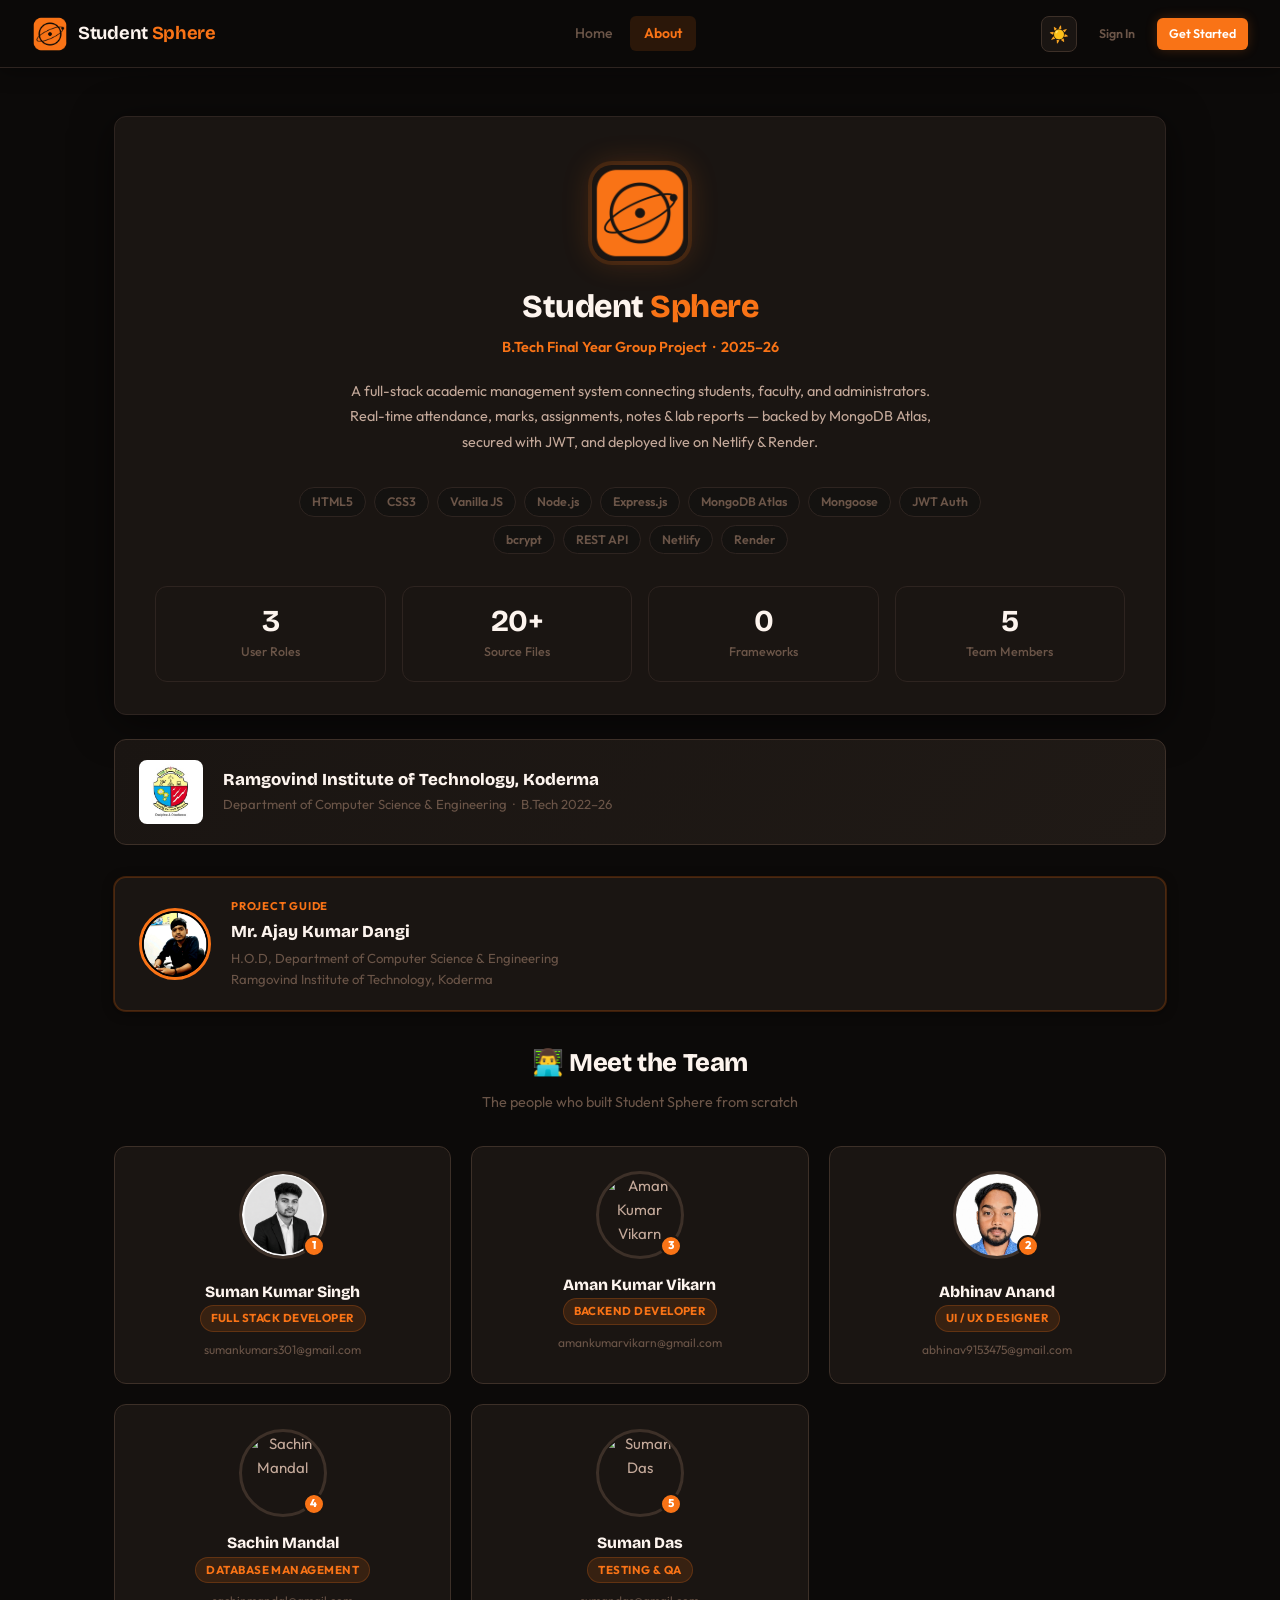
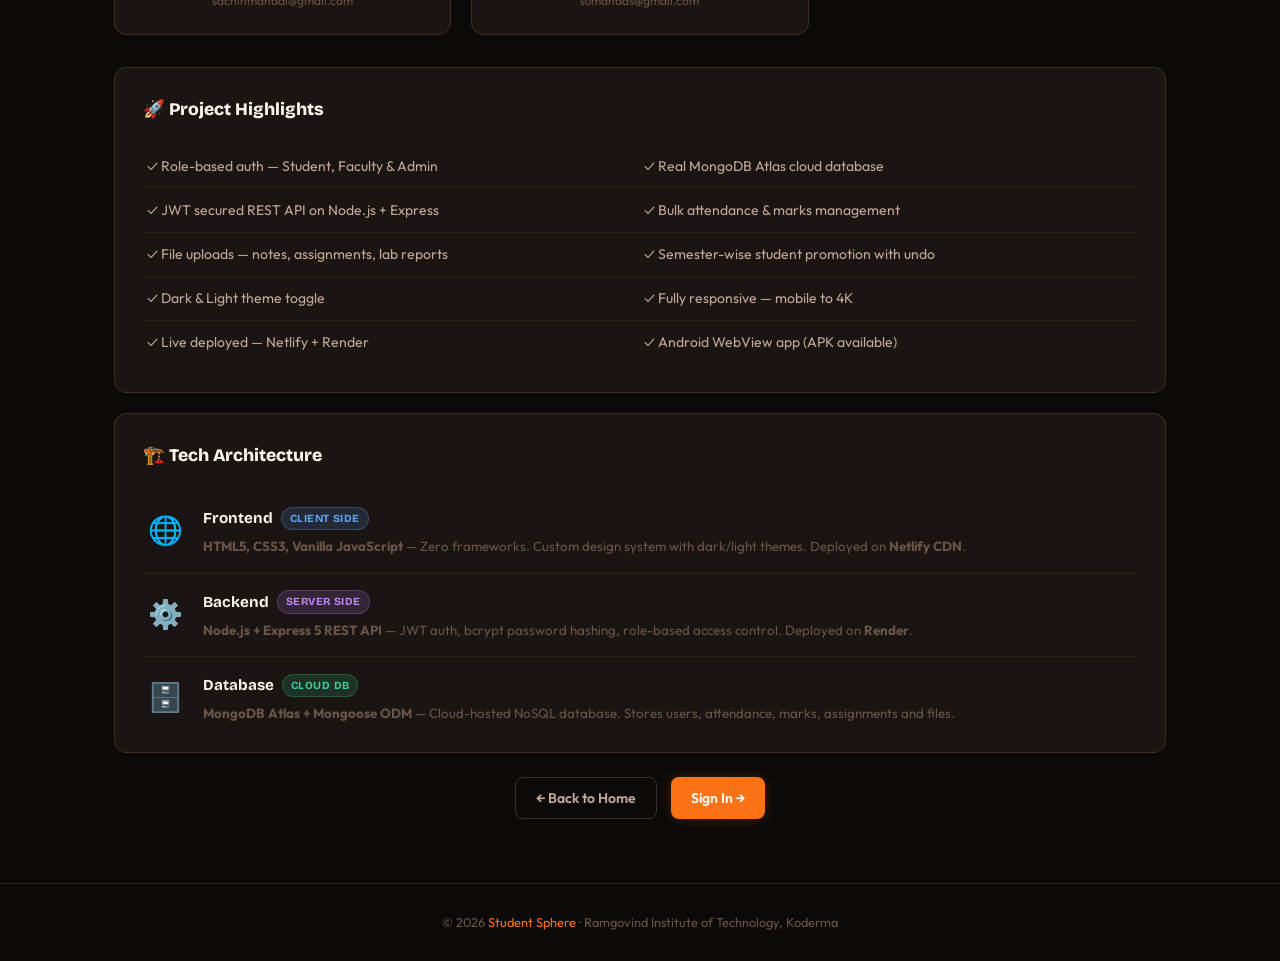
==== commit cd2e73e5: "Update Abhinav Anand's photo and email" ====
--- a/about-dev.html
+++ b/about-dev.html
@@ -594,12 +594,12 @@
         <!-- Abhinav Anand — initials -->
         <div class="tc">
           <div class="tc-photo-wrap">
-            <img src="" alt="Abhinav Anand" class="tc-photo">
+            <img src="css/abhinav-photo.jpeg" alt="Abhinav Anand" class="tc-photo">
             <div class="tc-num">2</div>
           </div>
           <div class="tc-name">Abhinav Anand</div>
           <div class="tc-role">UI / UX Designer</div>
-          <div class="tc-email">abhinavanand@gmail.com</div>
+          <div class="tc-email">abhinav9153475@gmail.com</div>
         </div>
 
         <!-- Sachin Mandal — initials -->
@@ -725,4 +725,4 @@
 
 </body>
 
-</html>+</html>
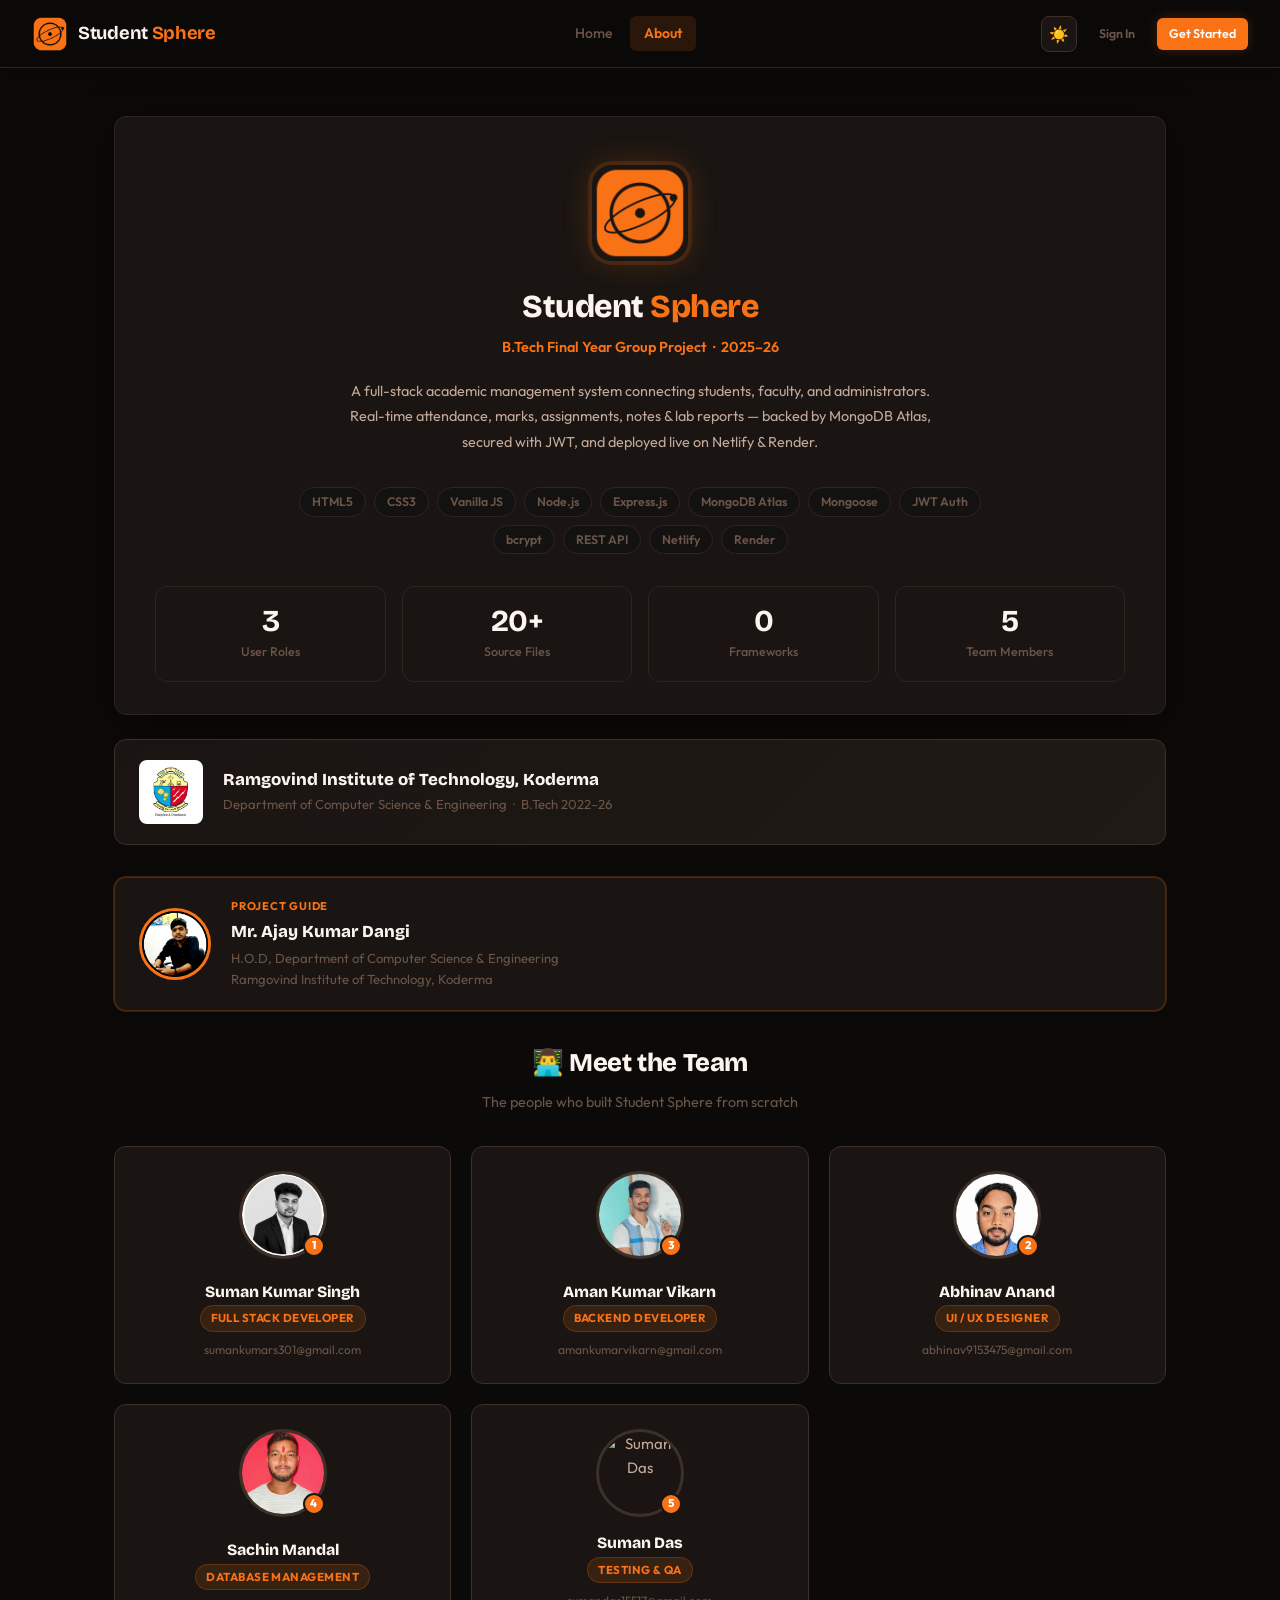
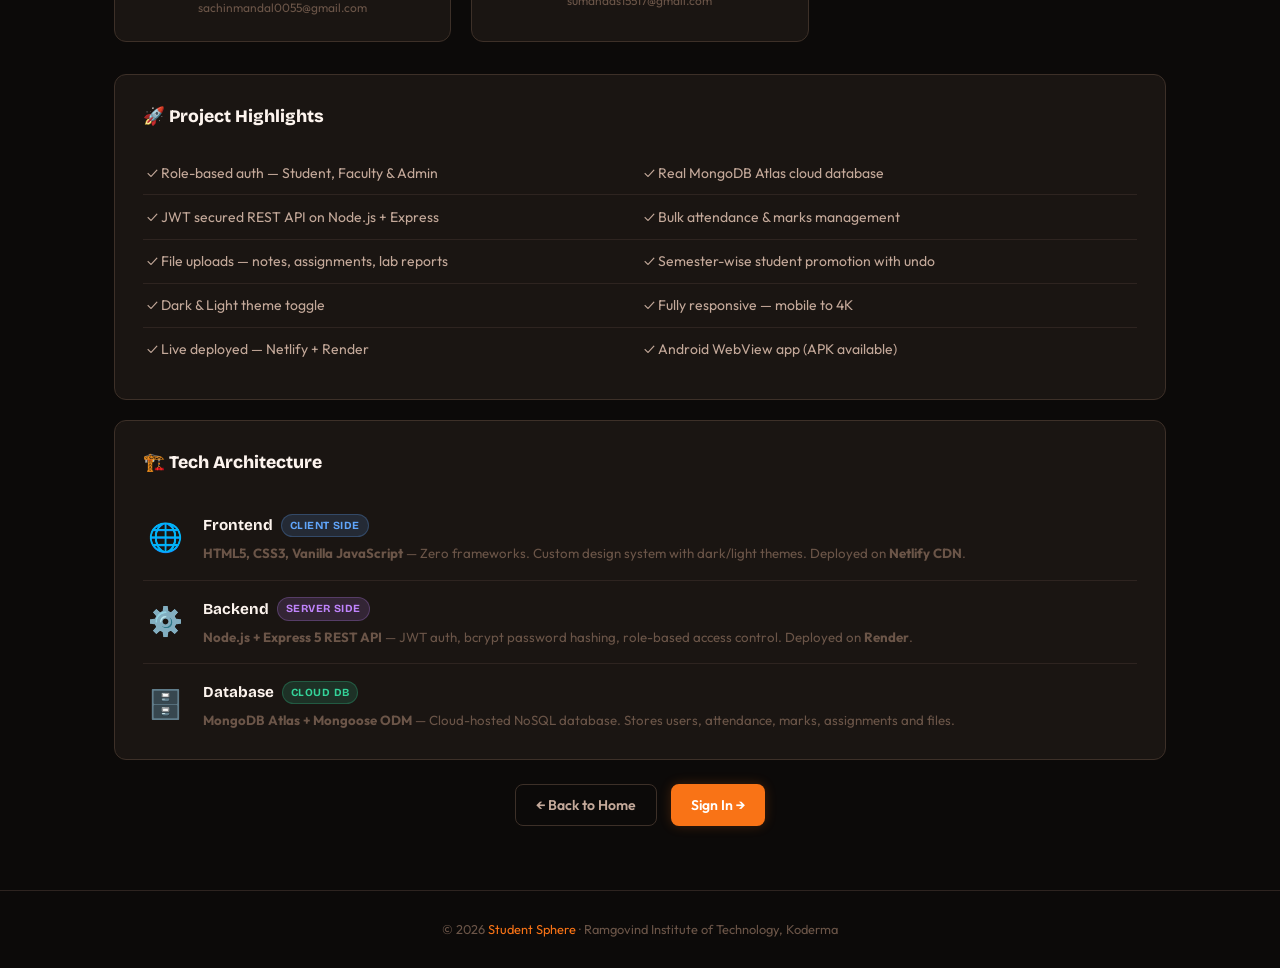
==== commit 81e7219e: "Update team member images and emails Updated team member photos and email addresses." ====
--- a/about-dev.html
+++ b/about-dev.html
@@ -583,7 +583,7 @@
         <!-- Aman Kumar Vikarn — initials -->
         <div class="tc">
           <div class="tc-photo-wrap">
-            <img src="" alt="Aman Kumar Vikarn" class="tc-photo">
+            <img src="css/aman-photo.jpeg" alt="Aman Kumar Vikarn" class="tc-photo">
             <div class="tc-num">3</div>
           </div>
           <div class="tc-name">Aman Kumar Vikarn</div>
@@ -605,23 +605,23 @@
         <!-- Sachin Mandal — initials -->
         <div class="tc">
           <div class="tc-photo-wrap">
-            <img src="" alt="Sachin Mandal" class="tc-photo">
+            <img src="css/sachin-photo.jpeg" alt="Sachin Mandal" class="tc-photo">
             <div class="tc-num">4</div>
           </div>
           <div class="tc-name">Sachin Mandal</div>
           <div class="tc-role">Database Management</div>
-          <div class="tc-email">sachinmandal@gmail.com</div>
+          <div class="tc-email">sachinmandal0055@gmail.com</div>
         </div>
 
         <!-- Suman Das — initials -->
         <div class="tc">
           <div class="tc-photo-wrap">
-            <img src="" alt="Suman Das" class="tc-photo">
+            <img src="css/sdas.jpeg" alt="Suman Das" class="tc-photo">
             <div class="tc-num">5</div>
           </div>
           <div class="tc-name">Suman Das</div>
           <div class="tc-role">Testing &amp; QA</div>
-          <div class="tc-email">sumandas@gmail.com</div>
+          <div class="tc-email">sumandas15517@gmail.com</div>
         </div>
 
       </div>
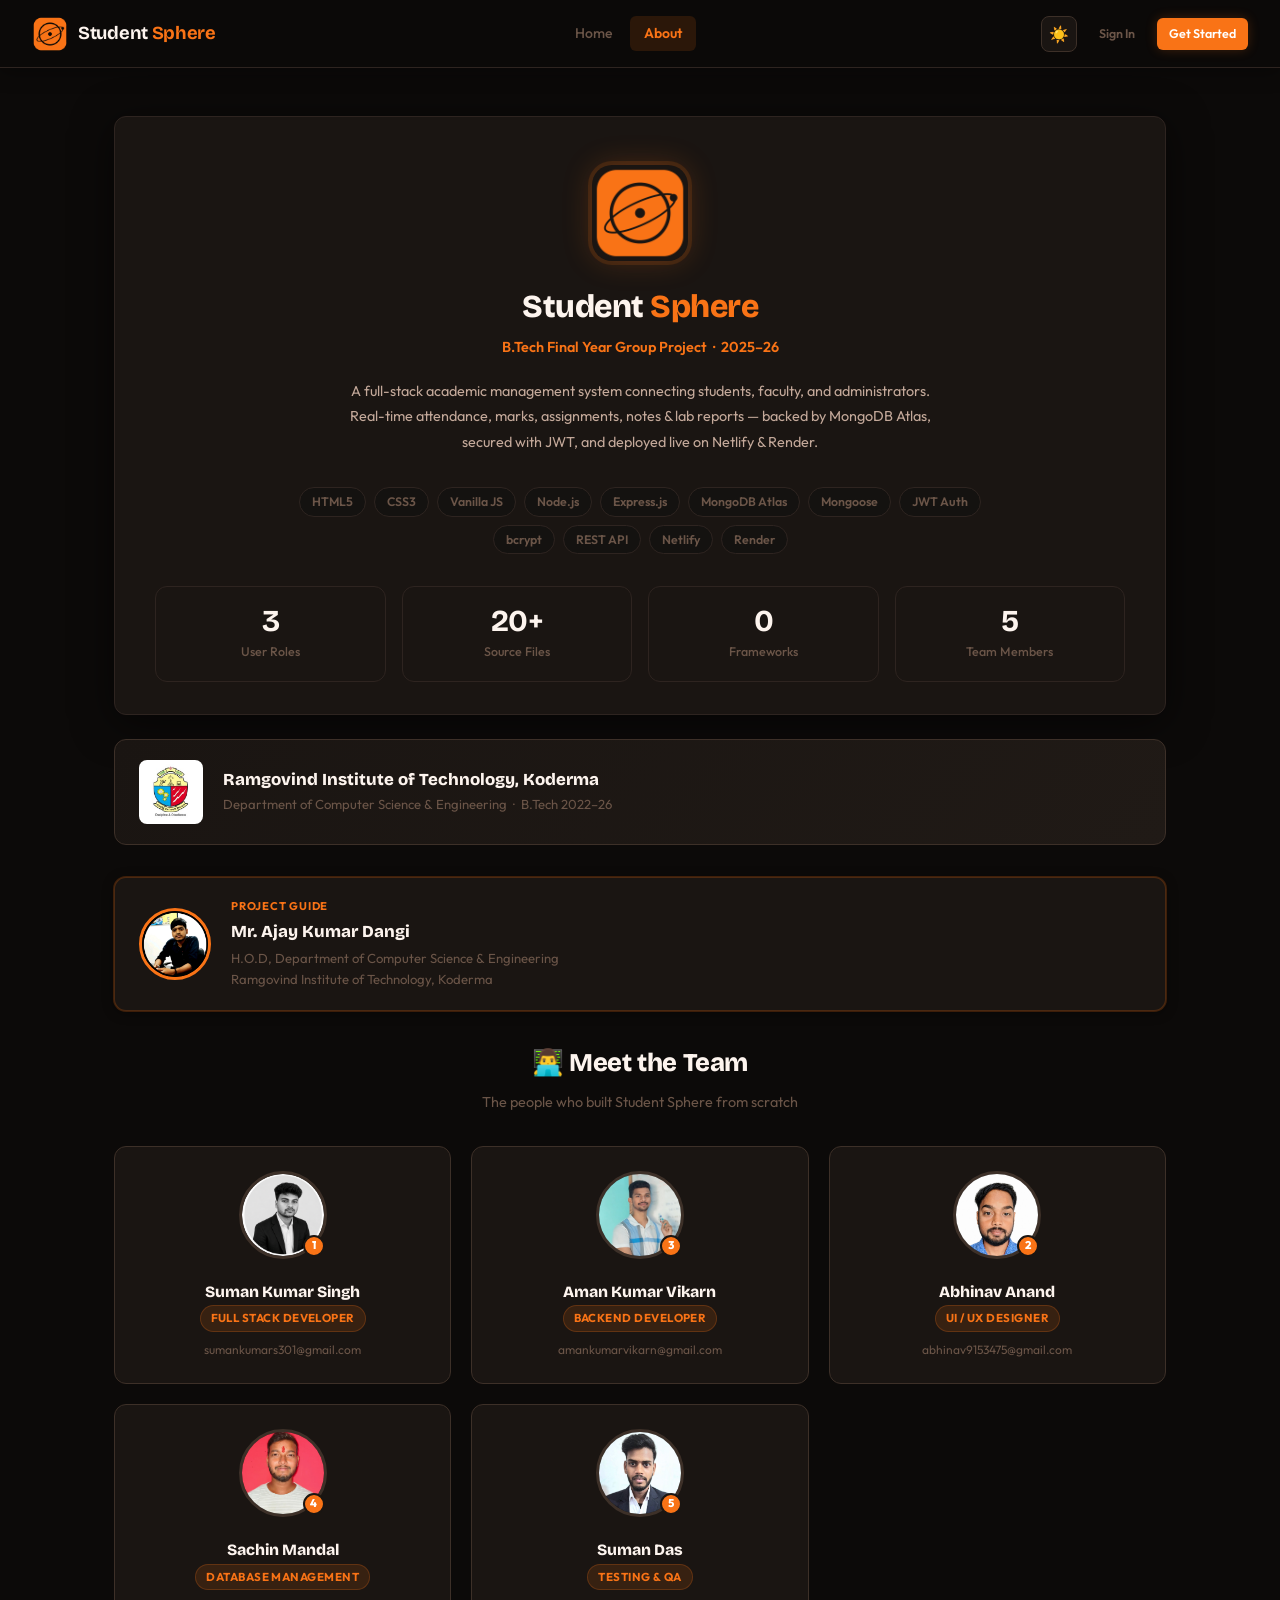
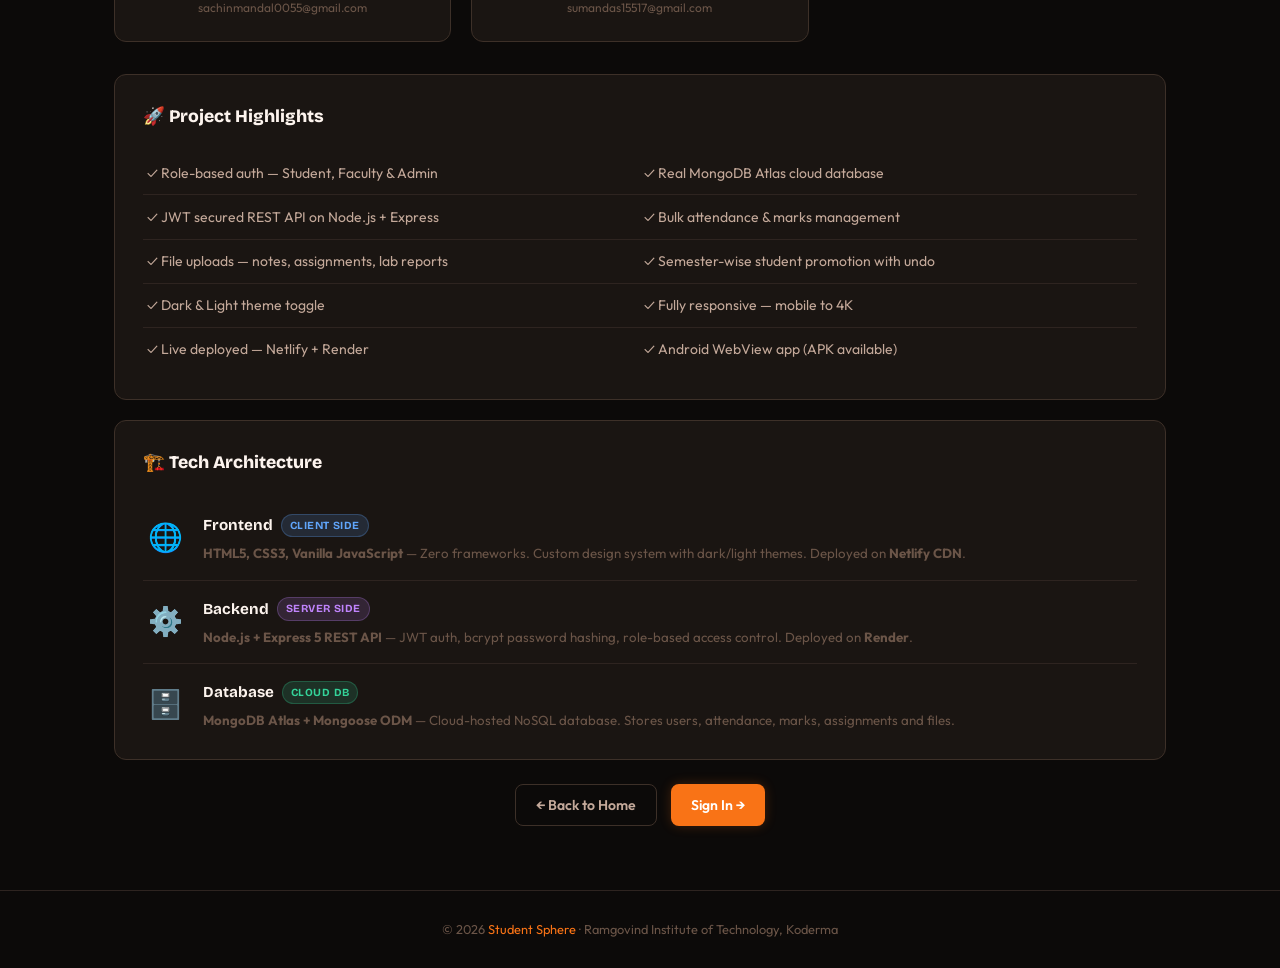
==== commit c3d0f02d: "Update Suman Das photo source in about-dev.html" ====
--- a/about-dev.html
+++ b/about-dev.html
@@ -616,7 +616,7 @@
         <!-- Suman Das — initials -->
         <div class="tc">
           <div class="tc-photo-wrap">
-            <img src="css/sdas.jpeg" alt="Suman Das" class="tc-photo">
+            <img src="css/sdas-photo.jpeg" alt="Suman Das" class="tc-photo">
             <div class="tc-num">5</div>
           </div>
           <div class="tc-name">Suman Das</div>
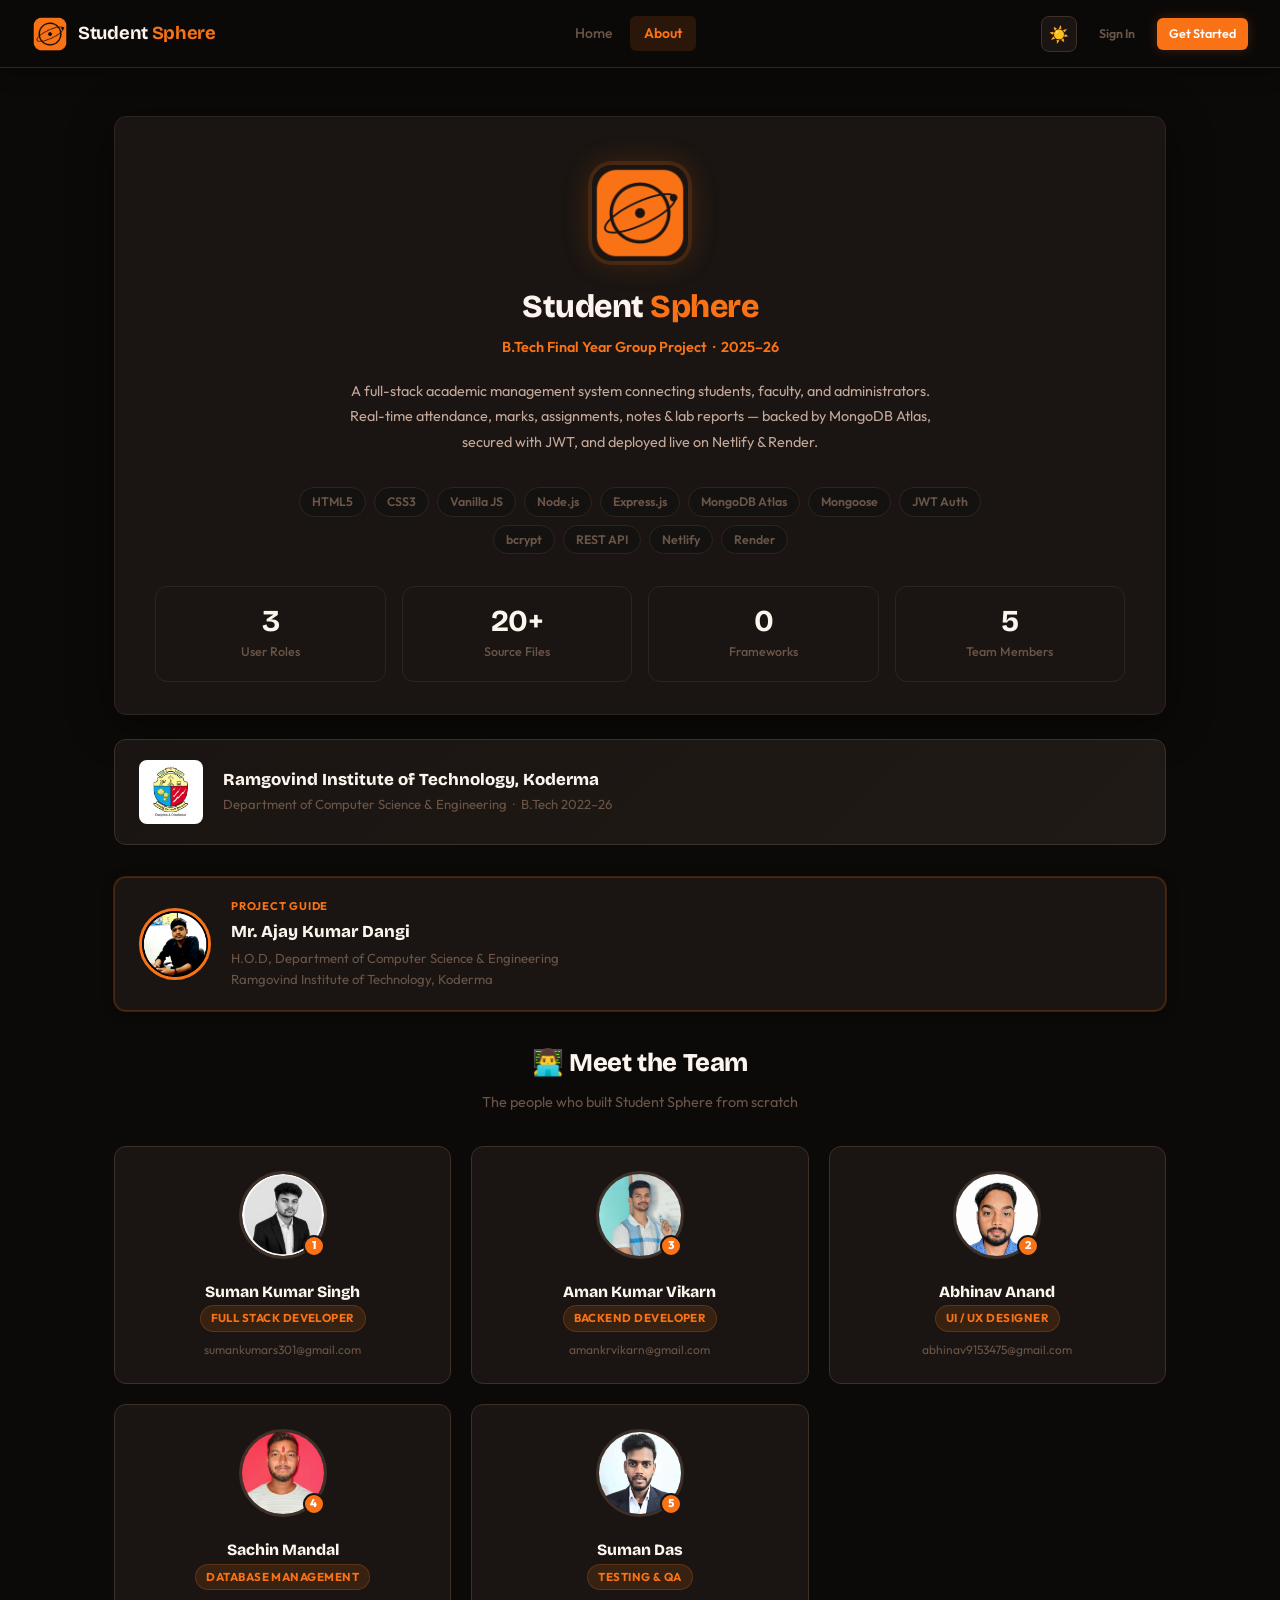
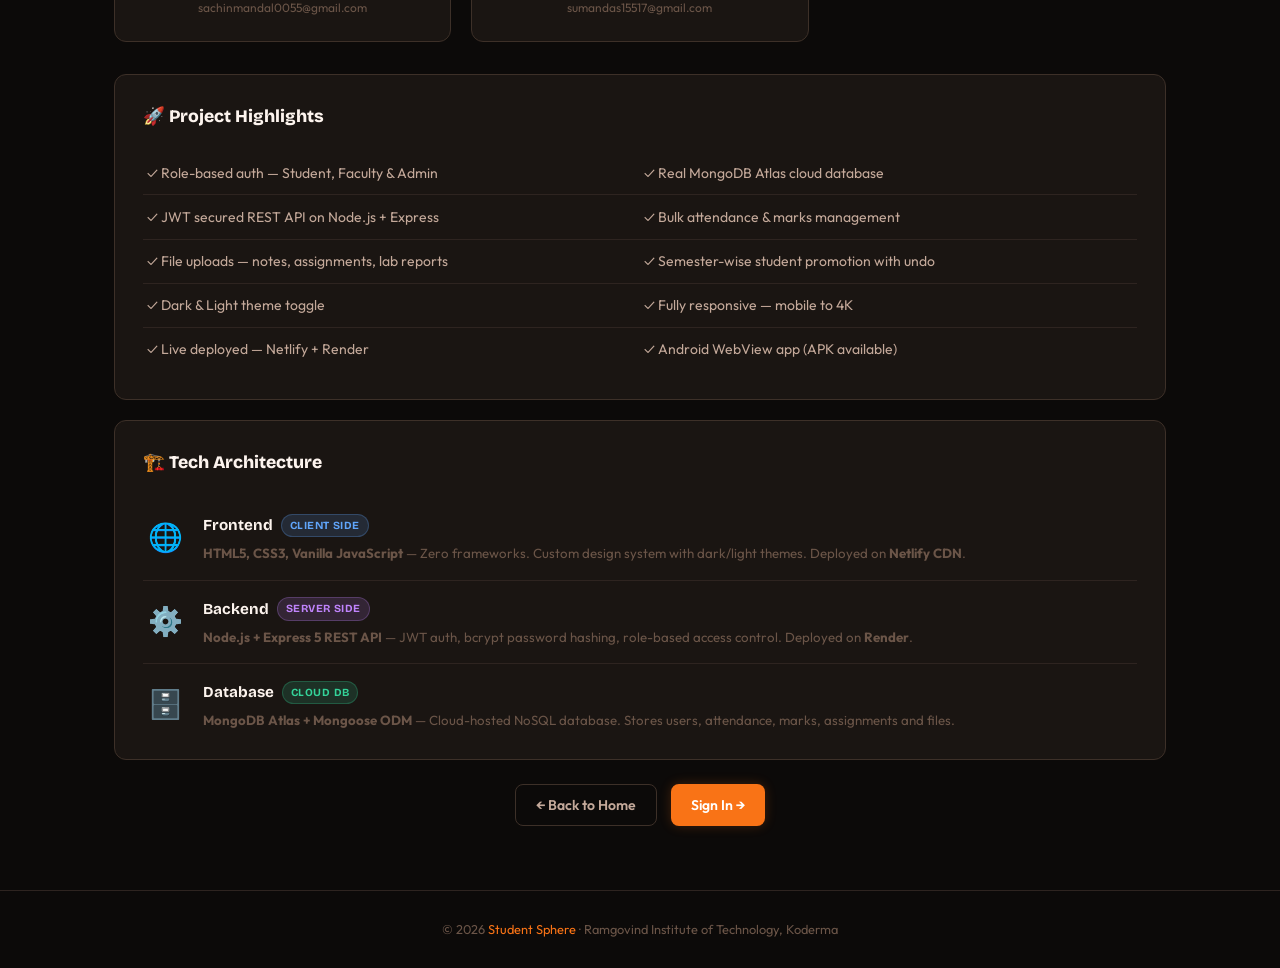
==== commit dfbea7dd: "Update email address for Aman Kumar Vikarn" ====
--- a/about-dev.html
+++ b/about-dev.html
@@ -588,7 +588,7 @@
           </div>
           <div class="tc-name">Aman Kumar Vikarn</div>
           <div class="tc-role">Backend Developer</div>
-          <div class="tc-email">amankumarvikarn@gmail.com</div>
+          <div class="tc-email">amankrvikarn@gmail.com</div>
         </div>
 
         <!-- Abhinav Anand — initials -->
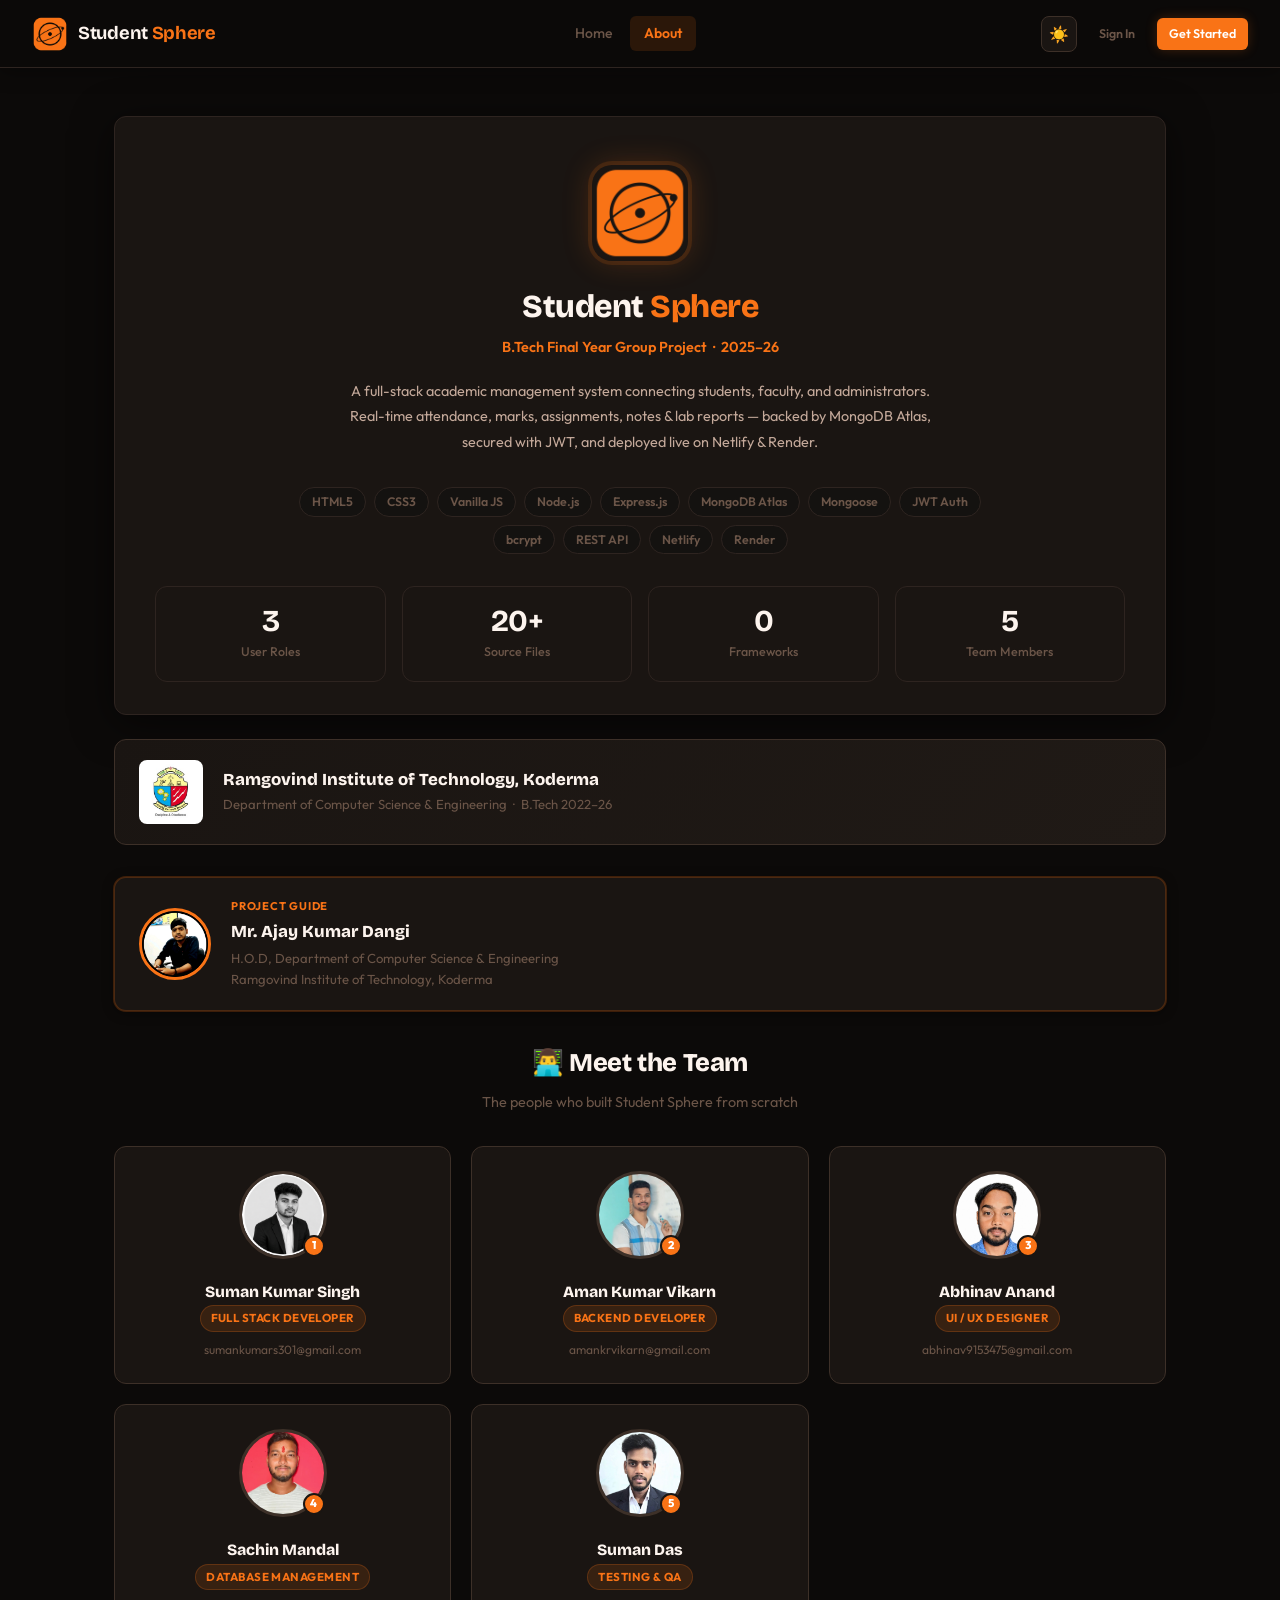
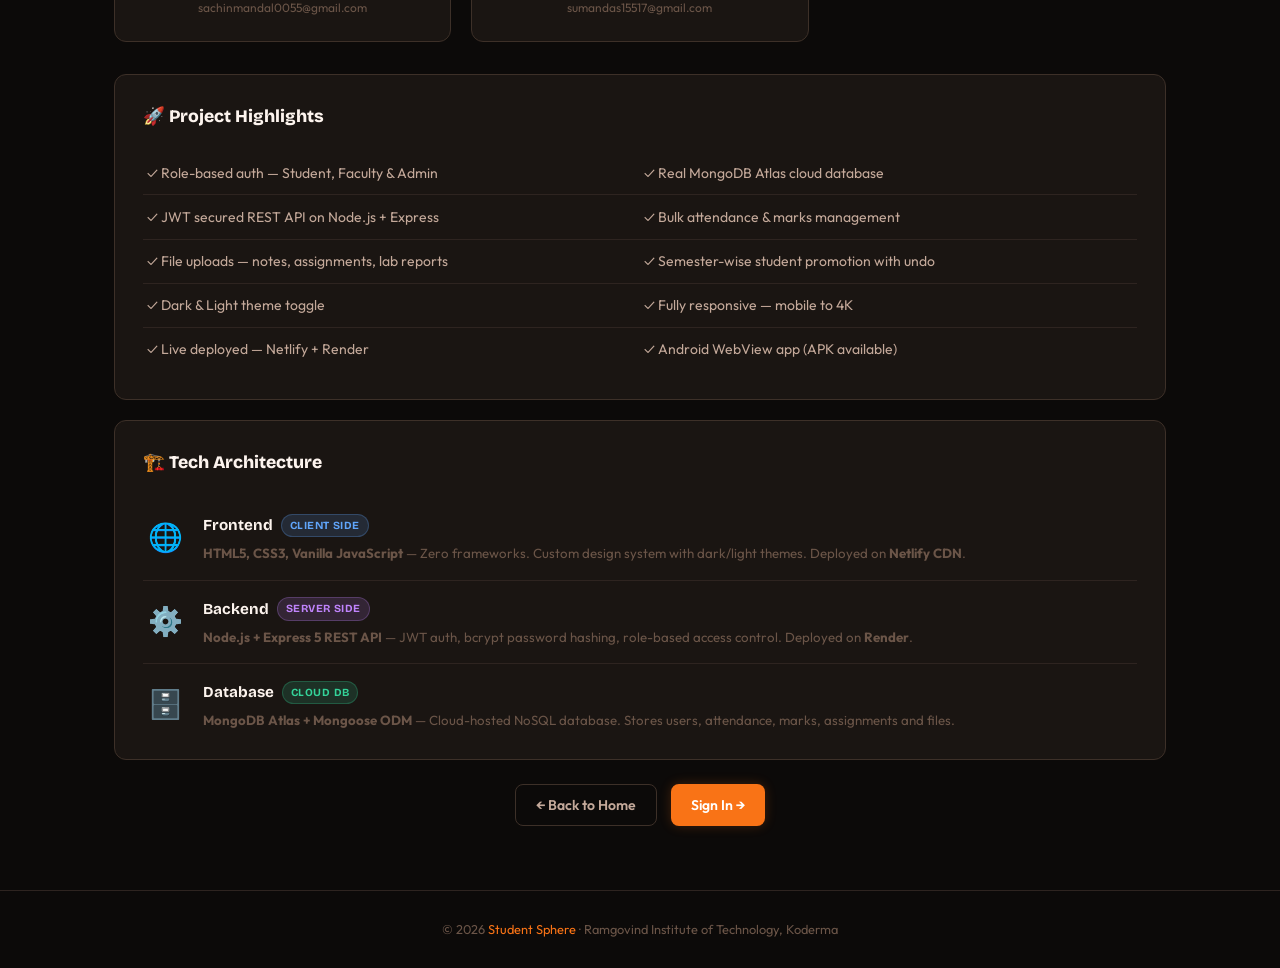
==== commit c8628909: "Update team member numbers in about-dev.html" ====
--- a/about-dev.html
+++ b/about-dev.html
@@ -584,7 +584,7 @@
         <div class="tc">
           <div class="tc-photo-wrap">
             <img src="css/aman-photo.jpeg" alt="Aman Kumar Vikarn" class="tc-photo">
-            <div class="tc-num">3</div>
+            <div class="tc-num">2</div>
           </div>
           <div class="tc-name">Aman Kumar Vikarn</div>
           <div class="tc-role">Backend Developer</div>
@@ -595,7 +595,7 @@
         <div class="tc">
           <div class="tc-photo-wrap">
             <img src="css/abhinav-photo.jpeg" alt="Abhinav Anand" class="tc-photo">
-            <div class="tc-num">2</div>
+            <div class="tc-num">3</div>
           </div>
           <div class="tc-name">Abhinav Anand</div>
           <div class="tc-role">UI / UX Designer</div>
